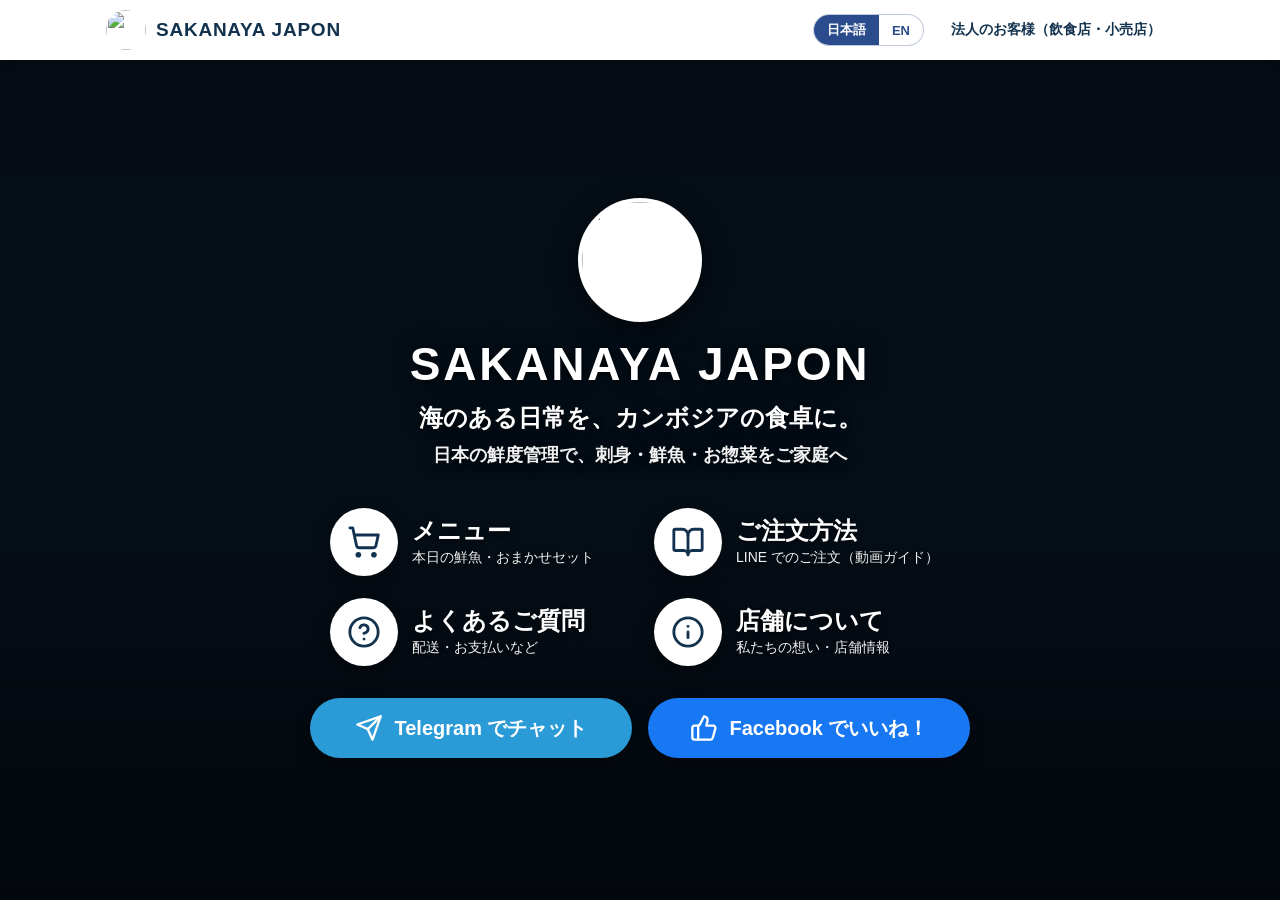
==== index.html @ 4d81eaa0 "Organization 移管に伴い旧 Pages URL を新URLへ差し替え sasuraimitsu.github.io/sakanayajapon → sakanaya-japon.githu" ====
<!DOCTYPE html>
<html lang="ja">
<head>
  <meta charset="UTF-8">
  <meta name="viewport" content="width=device-width, initial-scale=1">
  <title>SAKANAYA JAPON｜海のある日常を、カンボジアの食卓に。</title>
  <link rel="icon" href="logo.jpg">
  <meta name="description" content="カンボジア・プノンペンの魚屋 SAKANAYA JAPON。日本の鮮度管理で、刺身・鮮魚・お惣菜をご家庭へ。LINE・Telegram・Facebook Messenger で注文できます。">
  <!-- OGP（FacebookやLINE等でシェアした際のプレビュー用）
       ※ 2026-09 の Organization 移管に合わせて差し替え済み（docs/github-inventory.md §3） -->
  <meta property="og:type" content="website">
  <meta property="og:title" content="SAKANAYA JAPON｜海のある日常を、カンボジアの食卓に。">
  <meta property="og:description" content="プノンペンの魚屋。日本の鮮度管理で刺身・鮮魚・お惣菜をお届け。LINE・Telegram・Facebook Messenger で注文OK。">
  <meta property="og:image" content="https://sakanaya-japon.github.io/sakanayajapon/fish-photo.jpg">
  <meta property="og:url" content="https://sakanaya-japon.github.io/sakanayajapon/">
  <meta name="twitter:card" content="summary_large_image">

  <!-- 営業時間・窓口URLは site-info.js が唯一の情報源。common.js が日英切替と流し込みを行う -->
  <script src="assets/js/site-info.js" defer></script>
  <script src="assets/js/common.js" defer></script>

  <style>
    :root {
      --navy: #2b4c8c;        /* ロゴの波の紺。アイコンの色 */
      --navy-deep: #12324f;
      --ink: #1c2430;
      --tg: #2a9bd6;          /* Telegram */
      --fb: #1877f2;          /* Facebook */
      --header-h: 60px;
    }

    * { box-sizing: border-box; }

    body {
      font-family: 'Helvetica Neue', Arial, 'Hiragino Kaku Gothic ProN', Meiryo, sans-serif;
      margin: 0;
      min-height: 100vh;
      display: flex;
      flex-direction: column;
      background: #0a1a2b;    /* 写真の読み込み前に見える色 */
      color: #fff;
    }

    /* ── 1. ヘッダー（白帯）：ロゴ＋店名 ／ 言語切替＋法人向け ── */
    .site-header {
      position: sticky;
      top: 0;
      z-index: 20;
      height: var(--header-h);
      background: #fff;
      color: var(--navy-deep);
      box-shadow: 0 2px 10px rgba(0, 0, 0, 0.18);
    }
    .header-inner {
      max-width: 1100px;
      height: 100%;
      margin: 0 auto;
      padding: 0 16px;
      display: flex;
      align-items: center;
      justify-content: space-between;
      gap: 12px;
    }
    .brand {
      display: flex;
      align-items: center;
      gap: 10px;
      text-decoration: none;
      color: var(--navy-deep);
      min-width: 0;
    }
    .brand img { width: 40px; height: 40px; border-radius: 50%; object-fit: cover; flex: 0 0 auto; }
    .brand-name { font-weight: 800; font-size: 19px; letter-spacing: 0.04em; white-space: nowrap; }

    .header-right { display: flex; align-items: center; gap: 14px; flex: 0 0 auto; }

    .lang-toggle {
      display: flex;
      border: 1px solid rgba(43, 76, 140, 0.3);
      border-radius: 999px;
      overflow: hidden;
      background: #fff;
    }
    .lang-toggle button {
      appearance: none;
      border: 0;
      background: none;
      font: inherit;
      font-size: 13px;
      font-weight: bold;
      color: var(--navy);
      padding: 6px 13px;
      cursor: pointer;
      transition: background 0.15s, color 0.15s;
    }
    .lang-toggle button[aria-pressed="true"] { background: var(--navy); color: #fff; }
    .lang-toggle button:focus-visible { outline: 2px solid var(--navy); outline-offset: -2px; }

    .biz-link {
      color: var(--navy-deep);
      text-decoration: none;
      font-weight: bold;
      font-size: 13.5px;
      white-space: nowrap;
      padding: 7px 12px;
      border-radius: 999px;
      border: 1px solid transparent;
      transition: background 0.15s, border-color 0.15s;
    }
    .biz-link:hover { background: #eef3fa; border-color: rgba(43, 76, 140, 0.3); }
    .biz-link:focus-visible { outline: 2px solid var(--navy); outline-offset: 2px; }

    /* ── 2. ヒーロー：写真を全面に敷き、上下を暗くして文字を立たせる ── */
    .hero {
      position: relative;
      flex: 1;
      display: flex;
      flex-direction: column;
      align-items: center;
      justify-content: center;
      padding: 40px 16px 44px;
      overflow: hidden;
    }
    /* 1枚目の写真は CSS で直接敷く（JS が動かなくても写真が出る）。
       スライドショーの JS は、この上に2枚目以降を重ねてフェードさせるだけ */
    .bg-slideshow {
      position: absolute;
      inset: 0;
      z-index: 0;
      background: #0a1a2b url('fish-photo.jpg') center / cover no-repeat;
    }
    .bg-slide {
      position: absolute;
      inset: 0;
      background-size: cover;
      background-position: center;
      opacity: 0;
      transition: opacity 1.5s ease-in-out;
    }
    .bg-slide.active { opacity: 1; }
    /* 暗さの調整はここ。数値を上げるほど写真が暗くなる */
    .hero::before {
      content: "";
      position: absolute;
      inset: 0;
      z-index: 1;
      background: linear-gradient(180deg, rgba(0, 0, 0, 0.55) 0%, rgba(0, 0, 0, 0.45) 45%, rgba(0, 0, 0, 0.72) 100%);
    }
    .hero-inner { position: relative; z-index: 2; }   /* 文字だけを写真とグラデーションの前面に */

    .hero-inner { width: 100%; max-width: 900px; text-align: center; }

    .hero-logo {
      width: 124px;
      height: 124px;
      border-radius: 50%;
      object-fit: cover;
      border: 4px solid #fff;
      background: #fff;
      box-shadow: 0 8px 26px rgba(0, 0, 0, 0.5);
      margin: 0 auto 16px;
      display: block;
    }
    .site-title {
      font-size: 46px;
      font-weight: 800;
      letter-spacing: 0.06em;
      line-height: 1.15;
      margin: 0 0 10px;
      text-shadow: 0 2px 6px rgba(0, 0, 0, 0.55), 0 0 24px rgba(0, 0, 0, 0.35);
    }
    .tagline {
      font-size: 24px;
      font-weight: 700;
      line-height: 1.45;
      margin: 0 0 40px;
      text-shadow: 0 2px 6px rgba(0, 0, 0, 0.55), 0 0 20px rgba(0, 0, 0, 0.35);
    }
    .tagline small {
      display: block;
      margin-top: 6px;
      font-size: 18px;
      font-weight: 600;
      opacity: 0.95;
    }

    /* ── 3. メニュー：白い丸アイコン＋白文字、2列×2行 ── */
    .menu {
      display: grid;
      grid-template-columns: repeat(2, minmax(0, 1fr));
      gap: 22px 28px;
      max-width: 620px;
      margin: 0 auto 32px;
    }
    .item {
      display: flex;
      align-items: center;
      gap: 14px;
      text-decoration: none;
      color: #fff;
      text-align: left;
      border-radius: 999px;
      transition: transform 0.2s;
    }
    .item:hover { transform: translateY(-3px); }
    .item:focus-visible { outline: 3px solid #fff; outline-offset: 6px; }
    .item .circle {
      flex: 0 0 auto;
      width: 68px;
      height: 68px;
      border-radius: 50%;
      background: #fff;
      color: var(--navy-deep);
      display: flex;
      align-items: center;
      justify-content: center;
      box-shadow: 0 6px 18px rgba(0, 0, 0, 0.35);
      transition: transform 0.2s, box-shadow 0.2s;
    }
    .item:hover .circle { box-shadow: 0 10px 26px rgba(0, 0, 0, 0.45); }
    .item .circle svg { width: 34px; height: 34px; stroke: currentColor; fill: none; stroke-width: 2; stroke-linecap: round; stroke-linejoin: round; }
    .item .t { display: block; font-size: 24px; font-weight: 800; line-height: 1.2; text-shadow: 0 2px 6px rgba(0, 0, 0, 0.6); }
    .item .s { display: block; font-size: 14px; font-weight: 500; margin-top: 3px; opacity: 0.95; text-shadow: 0 1px 4px rgba(0, 0, 0, 0.6); }

    /* ── 4. 下段ピル：Telegram / Facebook ── */
    .pills {
      display: grid;
      grid-template-columns: repeat(2, minmax(0, 1fr));
      gap: 16px;
      max-width: 660px;
      margin: 0 auto;
    }
    .pill {
      display: flex;
      align-items: center;
      justify-content: center;
      gap: 12px;
      min-height: 60px;
      padding: 12px 22px;
      border-radius: 999px;
      color: #fff;
      text-decoration: none;
      font-weight: 800;
      font-size: 20px;
      line-height: 1.2;
      box-shadow: 0 6px 18px rgba(0, 0, 0, 0.35);
      transition: transform 0.2s, filter 0.2s;
    }
    .pill:hover { transform: translateY(-3px); filter: brightness(1.08); }
    .pill:focus-visible { outline: 3px solid #fff; outline-offset: 4px; }
    .pill svg { width: 28px; height: 28px; flex: 0 0 auto; stroke: currentColor; fill: none; stroke-width: 2; stroke-linecap: round; stroke-linejoin: round; }
    .pill.telegram { background: var(--tg); }
    .pill.facebook-like { background: var(--fb); }

    /* ── 5. 言語別ブロック（common.js が html[lang] を切り替える。JS無効時は日本語） ── */
    [data-lang] { display: none; }
    [data-lang="ja"] { display: block; }
    html[lang="ja"] [data-lang="ja"] { display: block; }
    html[lang="ja"] [data-lang="en"] { display: none; }
    html[lang="en"] [data-lang="en"] { display: block; }
    html[lang="en"] [data-lang="ja"] { display: none; }

    /* ── 6. スマホ ── */
    @media (max-width: 560px) {
      .brand-name { font-size: 16px; }
      .biz-link { font-size: 12px; padding: 6px 9px; }
      .lang-toggle button { padding: 5px 10px; font-size: 12px; }
      .hero { padding: 28px 16px 36px; }
      .hero-logo { width: 92px; height: 92px; margin-bottom: 12px; }
      .site-title { font-size: 34px; }
      .tagline { font-size: 18px; margin-bottom: 28px; }
      .tagline small { font-size: 14.5px; }
      .menu { gap: 18px 12px; margin-bottom: 26px; }
      .item { flex-direction: column; text-align: center; gap: 10px; }
      .item .circle { width: 60px; height: 60px; }
      .item .circle svg { width: 30px; height: 30px; }
      .item .t { font-size: 19px; }
      .item .s { font-size: 12.5px; }
      .pills { grid-template-columns: 1fr; gap: 12px; }
      .pill { font-size: 17px; min-height: 54px; }
      .pill svg { width: 24px; height: 24px; }
    }
    @media (max-width: 380px) {
      .biz-link { display: none; }  /* 極小画面ではヘッダーに入らないため非表示 */
    }

    @media (prefers-reduced-motion: reduce) {
      * { transition: none !important; }
    }
  </style>
</head>
<body>

  <header class="site-header">
    <div class="header-inner">
      <a class="brand" href="index.html">
        <img src="logo.jpg" alt="">
        <span class="brand-name">SAKANAYA JAPON</span>
      </a>
      <div class="header-right">
        <div class="lang-toggle" role="group" aria-label="Language">
          <button type="button" data-set-lang="ja" aria-pressed="true">日本語</button>
          <button type="button" data-set-lang="en" aria-pressed="false">EN</button>
        </div>
        <a class="biz-link" href="business/index.html"
           data-ja="法人のお客様（飲食店・小売店）" data-en="For Business (restaurants &amp; retailers)">法人のお客様（飲食店・小売店）</a>
      </div>
    </div>
  </header>

  <main class="hero">
    <div class="bg-slideshow" id="bgSlideshow"></div>

    <div class="hero-inner">
      <img class="hero-logo" src="logo.jpg" alt="">
      <h1 class="site-title">SAKANAYA JAPON</h1>

      <p class="tagline" data-lang="ja">海のある日常を、カンボジアの食卓に。<small>日本の鮮度管理で、刺身・鮮魚・お惣菜をご家庭へ</small></p>
      <p class="tagline" data-lang="en">A Taste of the Sea, For Every Cambodian Home<small>Fresh seafood from Japan, in Phnom Penh</small></p>

      <nav class="menu">
        <a class="item" href="menu.html">
          <span class="circle"><svg viewBox="0 0 24 24" aria-hidden="true"><circle cx="8" cy="21" r="1"/><circle cx="19" cy="21" r="1"/><path d="M2.05 2.05h2l2.66 12.42a2 2 0 0 0 2 1.58h9.78a2 2 0 0 0 1.95-1.57l1.65-7.43H5.12"/></svg></span>
          <span>
            <span class="t" data-ja="メニュー" data-en="Menu">メニュー</span>
            <span class="s" data-ja="本日の鮮魚・おまかせセット" data-en="Today's seafood &amp; sets">本日の鮮魚・おまかせセット</span>
          </span>
        </a>
        <a class="item" href="howto.html">
          <span class="circle"><svg viewBox="0 0 24 24" aria-hidden="true"><path d="M12 7v14"/><path d="M3 18a1 1 0 0 1-1-1V4a1 1 0 0 1 1-1h5a4 4 0 0 1 4 4 4 4 0 0 1 4-4h5a1 1 0 0 1 1 1v13a1 1 0 0 1-1 1h-6a3 3 0 0 0-3 3 3 3 0 0 0-3-3z"/></svg></span>
          <span>
            <span class="t" data-ja="ご注文方法" data-en="How to Order">ご注文方法</span>
            <span class="s" data-ja="LINE でのご注文（動画ガイド）" data-en="Via LINE (video guide)">LINE でのご注文（動画ガイド）</span>
          </span>
        </a>
        <a class="item" href="q&amp;a.html">
          <span class="circle"><svg viewBox="0 0 24 24" aria-hidden="true"><path d="M9.09 9a3 3 0 0 1 5.83 1c0 2-3 3-3 3"/><path d="M12 17h.01"/><circle cx="12" cy="12" r="10"/></svg></span>
          <span>
            <span class="t" data-ja="よくあるご質問" data-en="FAQ">よくあるご質問</span>
            <span class="s" data-ja="配送・お支払いなど" data-en="Delivery, payment &amp; more">配送・お支払いなど</span>
          </span>
        </a>
        <a class="item" href="aboutus.html">
          <span class="circle"><svg viewBox="0 0 24 24" aria-hidden="true"><circle cx="12" cy="12" r="10"/><path d="M12 16v-4"/><path d="M12 8h.01"/></svg></span>
          <span>
            <span class="t" data-ja="店舗について" data-en="About Us">店舗について</span>
            <span class="s" data-ja="私たちの想い・店舗情報" data-en="Our story &amp; shop info">私たちの想い・店舗情報</span>
          </span>
        </a>
      </nav>

      <div class="pills">
        <a href="https://t.me/+UZAm7-eLzD0yZTA1" class="pill telegram" data-info-href="order.telegramHome">
          <svg viewBox="0 0 24 24" aria-hidden="true"><path d="m22 2-7 20-4-9-9-4Z"/><path d="M22 2 11 13"/></svg>
          <span data-ja="Telegram でチャット" data-en="Chat with us directly.">Telegram でチャット</span>
        </a>
        <a href="https://www.facebook.com/fishstorejapan" class="pill facebook-like" data-info-href="social.facebook">
          <svg viewBox="0 0 24 24" aria-hidden="true"><path d="M7 10v12"/><path d="M15 5.88 14 10h5.83a2 2 0 0 1 1.92 2.56l-2.33 8A2 2 0 0 1 17.5 22H4a2 2 0 0 1-2-2v-8a2 2 0 0 1 2-2h2.76a2 2 0 0 0 1.79-1.11L12 2a3.13 3.13 0 0 1 3 3.88Z"/></svg>
          <span data-ja="Facebook でいいね！" data-en="Please like our page.">Facebook でいいね！</span>
        </a>
      </div>
    </div>
  </main>

  <script>
    // ▼ 背景に表示する写真のファイル名（横長・高解像度推奨）。ここに足すだけで枚数を増やせます。
    const bgImages = [
      'fish-photo.jpg',  // ① 魚（鮮魚）
      'sashimi.jpg',     // ② 刺身の盛り合わせ
      'event.jpg'        // ③ イベントの様子（解体ショーなど）
    ];

    const container = document.getElementById('bgSlideshow');
    const slides = [];
    let idx = 0, timer = null;

    function startRotation() {
      if (slides.length > 1 && !timer) {
        timer = setInterval(() => {
          slides[idx].classList.remove('active');
          idx = (idx + 1) % slides.length;
          slides[idx].classList.add('active');
        }, 6000); // 6秒ごとに切り替え
      }
    }

    // 読み込めた画像だけを順に背景へ追加（存在しないファイルは自動でスキップ）
    bgImages.forEach(src => {
      const probe = new Image();
      probe.onload = () => {
        const d = document.createElement('div');
        d.className = 'bg-slide';
        d.style.backgroundImage = `url('${src}')`;
        container.appendChild(d);
        slides.push(d);
        if (slides.length === 1) d.classList.add('active'); // 最初の1枚はすぐ表示
        startRotation();
      };
      probe.src = src;
    });
  </script>
</body>
</html>
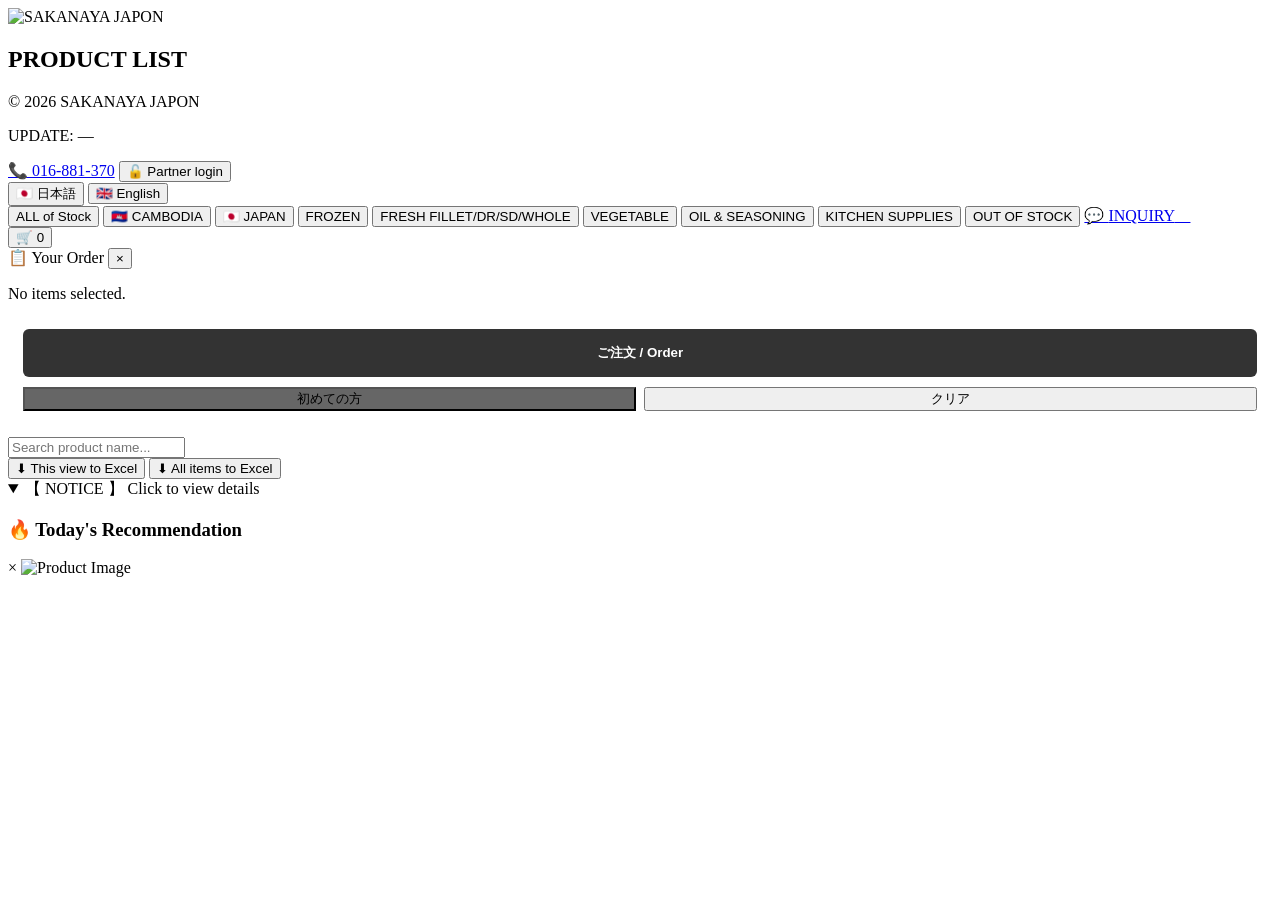
==== commit ffb67d11: "Rename index (3).html to index.html" ====
--- a/index.html
+++ b/index.html
@@ -1,403 +1,188 @@
 <!DOCTYPE html>
 <html lang="ja">
 <head>
-  <meta charset="UTF-8">
-  <meta name="viewport" content="width=device-width, initial-scale=1">
-  <title>SAKANAYA JAPON｜海のある日常を、カンボジアの食卓に。</title>
-  <link rel="icon" href="logo.jpg">
-  <meta name="description" content="カンボジア・プノンペンの魚屋 SAKANAYA JAPON。日本の鮮度管理で、刺身・鮮魚・お惣菜をご家庭へ。LINE・Telegram・Facebook Messenger で注文できます。">
-  <!-- OGP（FacebookやLINE等でシェアした際のプレビュー用）
-       ※ 2026-09 の Organization 移管に合わせて差し替え済み（docs/github-inventory.md §3） -->
-  <meta property="og:type" content="website">
-  <meta property="og:title" content="SAKANAYA JAPON｜海のある日常を、カンボジアの食卓に。">
-  <meta property="og:description" content="プノンペンの魚屋。日本の鮮度管理で刺身・鮮魚・お惣菜をお届け。LINE・Telegram・Facebook Messenger で注文OK。">
-  <meta property="og:image" content="https://sakanaya-japon.github.io/sakanayajapon/fish-photo.jpg">
-  <meta property="og:url" content="https://sakanaya-japon.github.io/sakanayajapon/">
-  <meta name="twitter:card" content="summary_large_image">
-
-  <!-- 営業時間・窓口URLは site-info.js が唯一の情報源。common.js が日英切替と流し込みを行う -->
-  <script src="assets/js/site-info.js" defer></script>
-  <script src="assets/js/common.js" defer></script>
-
-  <style>
-    :root {
-      --navy: #2b4c8c;        /* ロゴの波の紺。アイコンの色 */
-      --navy-deep: #12324f;
-      --ink: #1c2430;
-      --tg: #2a9bd6;          /* Telegram */
-      --fb: #1877f2;          /* Facebook */
-      --header-h: 60px;
-    }
-
-    * { box-sizing: border-box; }
-
-    body {
-      font-family: 'Helvetica Neue', Arial, 'Hiragino Kaku Gothic ProN', Meiryo, sans-serif;
-      margin: 0;
-      min-height: 100vh;
-      display: flex;
-      flex-direction: column;
-      background: #0a1a2b;    /* 写真の読み込み前に見える色 */
-      color: #fff;
-    }
-
-    /* ── 1. ヘッダー（白帯）：ロゴ＋店名 ／ 言語切替＋法人向け ── */
-    .site-header {
-      position: sticky;
-      top: 0;
-      z-index: 20;
-      height: var(--header-h);
-      background: #fff;
-      color: var(--navy-deep);
-      box-shadow: 0 2px 10px rgba(0, 0, 0, 0.18);
-    }
-    .header-inner {
-      max-width: 1100px;
-      height: 100%;
-      margin: 0 auto;
-      padding: 0 16px;
-      display: flex;
-      align-items: center;
-      justify-content: space-between;
-      gap: 12px;
-    }
-    .brand {
-      display: flex;
-      align-items: center;
-      gap: 10px;
-      text-decoration: none;
-      color: var(--navy-deep);
-      min-width: 0;
-    }
-    .brand img { width: 40px; height: 40px; border-radius: 50%; object-fit: cover; flex: 0 0 auto; }
-    .brand-name { font-weight: 800; font-size: 19px; letter-spacing: 0.04em; white-space: nowrap; }
-
-    .header-right { display: flex; align-items: center; gap: 14px; flex: 0 0 auto; }
-
-    .lang-toggle {
-      display: flex;
-      border: 1px solid rgba(43, 76, 140, 0.3);
-      border-radius: 999px;
-      overflow: hidden;
-      background: #fff;
-    }
-    .lang-toggle button {
-      appearance: none;
-      border: 0;
-      background: none;
-      font: inherit;
-      font-size: 13px;
-      font-weight: bold;
-      color: var(--navy);
-      padding: 6px 13px;
-      cursor: pointer;
-      transition: background 0.15s, color 0.15s;
-    }
-    .lang-toggle button[aria-pressed="true"] { background: var(--navy); color: #fff; }
-    .lang-toggle button:focus-visible { outline: 2px solid var(--navy); outline-offset: -2px; }
-
-    .biz-link {
-      color: var(--navy-deep);
-      text-decoration: none;
-      font-weight: bold;
-      font-size: 13.5px;
-      white-space: nowrap;
-      padding: 7px 12px;
-      border-radius: 999px;
-      border: 1px solid transparent;
-      transition: background 0.15s, border-color 0.15s;
-    }
-    .biz-link:hover { background: #eef3fa; border-color: rgba(43, 76, 140, 0.3); }
-    .biz-link:focus-visible { outline: 2px solid var(--navy); outline-offset: 2px; }
-
-    /* ── 2. ヒーロー：写真を全面に敷き、上下を暗くして文字を立たせる ── */
-    .hero {
-      position: relative;
-      flex: 1;
-      display: flex;
-      flex-direction: column;
-      align-items: center;
-      justify-content: center;
-      padding: 40px 16px 44px;
-      overflow: hidden;
-    }
-    /* 1枚目の写真は CSS で直接敷く（JS が動かなくても写真が出る）。
-       スライドショーの JS は、この上に2枚目以降を重ねてフェードさせるだけ */
-    .bg-slideshow {
-      position: absolute;
-      inset: 0;
-      z-index: 0;
-      background: #0a1a2b url('fish-photo.jpg') center / cover no-repeat;
-    }
-    .bg-slide {
-      position: absolute;
-      inset: 0;
-      background-size: cover;
-      background-position: center;
-      opacity: 0;
-      transition: opacity 1.5s ease-in-out;
-    }
-    .bg-slide.active { opacity: 1; }
-    /* 暗さの調整はここ。数値を上げるほど写真が暗くなる */
-    .hero::before {
-      content: "";
-      position: absolute;
-      inset: 0;
-      z-index: 1;
-      background: linear-gradient(180deg, rgba(0, 0, 0, 0.55) 0%, rgba(0, 0, 0, 0.45) 45%, rgba(0, 0, 0, 0.72) 100%);
-    }
-    .hero-inner { position: relative; z-index: 2; }   /* 文字だけを写真とグラデーションの前面に */
-
-    .hero-inner { width: 100%; max-width: 900px; text-align: center; }
-
-    .hero-logo {
-      width: 124px;
-      height: 124px;
-      border-radius: 50%;
-      object-fit: cover;
-      border: 4px solid #fff;
-      background: #fff;
-      box-shadow: 0 8px 26px rgba(0, 0, 0, 0.5);
-      margin: 0 auto 16px;
-      display: block;
-    }
-    .site-title {
-      font-size: 46px;
-      font-weight: 800;
-      letter-spacing: 0.06em;
-      line-height: 1.15;
-      margin: 0 0 10px;
-      text-shadow: 0 2px 6px rgba(0, 0, 0, 0.55), 0 0 24px rgba(0, 0, 0, 0.35);
-    }
-    .tagline {
-      font-size: 24px;
-      font-weight: 700;
-      line-height: 1.45;
-      margin: 0 0 40px;
-      text-shadow: 0 2px 6px rgba(0, 0, 0, 0.55), 0 0 20px rgba(0, 0, 0, 0.35);
-    }
-    .tagline small {
-      display: block;
-      margin-top: 6px;
-      font-size: 18px;
-      font-weight: 600;
-      opacity: 0.95;
-    }
-
-    /* ── 3. メニュー：白い丸アイコン＋白文字、2列×2行 ── */
-    .menu {
-      display: grid;
-      grid-template-columns: repeat(2, minmax(0, 1fr));
-      gap: 22px 28px;
-      max-width: 620px;
-      margin: 0 auto 32px;
-    }
-    .item {
-      display: flex;
-      align-items: center;
-      gap: 14px;
-      text-decoration: none;
-      color: #fff;
-      text-align: left;
-      border-radius: 999px;
-      transition: transform 0.2s;
-    }
-    .item:hover { transform: translateY(-3px); }
-    .item:focus-visible { outline: 3px solid #fff; outline-offset: 6px; }
-    .item .circle {
-      flex: 0 0 auto;
-      width: 68px;
-      height: 68px;
-      border-radius: 50%;
-      background: #fff;
-      color: var(--navy-deep);
-      display: flex;
-      align-items: center;
-      justify-content: center;
-      box-shadow: 0 6px 18px rgba(0, 0, 0, 0.35);
-      transition: transform 0.2s, box-shadow 0.2s;
-    }
-    .item:hover .circle { box-shadow: 0 10px 26px rgba(0, 0, 0, 0.45); }
-    .item .circle svg { width: 34px; height: 34px; stroke: currentColor; fill: none; stroke-width: 2; stroke-linecap: round; stroke-linejoin: round; }
-    .item .t { display: block; font-size: 24px; font-weight: 800; line-height: 1.2; text-shadow: 0 2px 6px rgba(0, 0, 0, 0.6); }
-    .item .s { display: block; font-size: 14px; font-weight: 500; margin-top: 3px; opacity: 0.95; text-shadow: 0 1px 4px rgba(0, 0, 0, 0.6); }
-
-    /* ── 4. 下段ピル：Telegram / Facebook ── */
-    .pills {
-      display: grid;
-      grid-template-columns: repeat(2, minmax(0, 1fr));
-      gap: 16px;
-      max-width: 660px;
-      margin: 0 auto;
-    }
-    .pill {
-      display: flex;
-      align-items: center;
-      justify-content: center;
-      gap: 12px;
-      min-height: 60px;
-      padding: 12px 22px;
-      border-radius: 999px;
-      color: #fff;
-      text-decoration: none;
-      font-weight: 800;
-      font-size: 20px;
-      line-height: 1.2;
-      box-shadow: 0 6px 18px rgba(0, 0, 0, 0.35);
-      transition: transform 0.2s, filter 0.2s;
-    }
-    .pill:hover { transform: translateY(-3px); filter: brightness(1.08); }
-    .pill:focus-visible { outline: 3px solid #fff; outline-offset: 4px; }
-    .pill svg { width: 28px; height: 28px; flex: 0 0 auto; stroke: currentColor; fill: none; stroke-width: 2; stroke-linecap: round; stroke-linejoin: round; }
-    .pill.telegram { background: var(--tg); }
-    .pill.facebook-like { background: var(--fb); }
-
-    /* ── 5. 言語別ブロック（common.js が html[lang] を切り替える。JS無効時は日本語） ── */
-    [data-lang] { display: none; }
-    [data-lang="ja"] { display: block; }
-    html[lang="ja"] [data-lang="ja"] { display: block; }
-    html[lang="ja"] [data-lang="en"] { display: none; }
-    html[lang="en"] [data-lang="en"] { display: block; }
-    html[lang="en"] [data-lang="ja"] { display: none; }
-
-    /* ── 6. スマホ ── */
-    @media (max-width: 560px) {
-      .brand-name { font-size: 16px; }
-      .biz-link { font-size: 12px; padding: 6px 9px; }
-      .lang-toggle button { padding: 5px 10px; font-size: 12px; }
-      .hero { padding: 28px 16px 36px; }
-      .hero-logo { width: 92px; height: 92px; margin-bottom: 12px; }
-      .site-title { font-size: 34px; }
-      .tagline { font-size: 18px; margin-bottom: 28px; }
-      .tagline small { font-size: 14.5px; }
-      .menu { gap: 18px 12px; margin-bottom: 26px; }
-      .item { flex-direction: column; text-align: center; gap: 10px; }
-      .item .circle { width: 60px; height: 60px; }
-      .item .circle svg { width: 30px; height: 30px; }
-      .item .t { font-size: 19px; }
-      .item .s { font-size: 12.5px; }
-      .pills { grid-template-columns: 1fr; gap: 12px; }
-      .pill { font-size: 17px; min-height: 54px; }
-      .pill svg { width: 24px; height: 24px; }
-    }
-    @media (max-width: 380px) {
-      .biz-link { display: none; }  /* 極小画面ではヘッダーに入らないため非表示 */
-    }
-
-    @media (prefers-reduced-motion: reduce) {
-      * { transition: none !important; }
-    }
-  </style>
+    <meta charset="UTF-8">
+    <meta name="viewport" content="width=device-width, initial-scale=1.0">
+    <title>SAKANAYA JAPON - PRODUCT LIST</title>
+    <link rel="stylesheet" href="style.css?v=20260922">
+    <link rel="icon" href="images/logo.jpg">
 </head>
 <body>
+    <header>
+        <div class="header-container header-flex-row">
+            <img src="images/logo.jpg" alt="SAKANAYA JAPON" class="logo-mini">
+            <div class="title-section">
+                <div class="title-with-footer">
+                    <h2 class="title-main-inline">PRODUCT LIST</h2>
+                    <span class="mini-footer">© 2026 SAKANAYA JAPON</span>
+                </div>
+                <p class="update-date-inline" id="update-date">UPDATE: —</p>
+            </div>
+            <div class="contact-section-inline">
+                <a href="tel:016881370" class="tel-inline-text">📞 016-881-370</a>
+                <!-- 取引先ログイン。未認証は「🔓 取引先ログイン」、認証済みは店名を表示しログアウトになる -->
+                <button id="access-btn" class="access-btn" onclick="onAccessBtnClick()">🔓 Partner login</button>
+            </div>
+        </div>
+    </header>
 
-  <header class="site-header">
-    <div class="header-inner">
-      <a class="brand" href="index.html">
-        <img src="logo.jpg" alt="">
-        <span class="brand-name">SAKANAYA JAPON</span>
-      </a>
-      <div class="header-right">
-        <div class="lang-toggle" role="group" aria-label="Language">
-          <button type="button" data-set-lang="ja" aria-pressed="true">日本語</button>
-          <button type="button" data-set-lang="en" aria-pressed="false">EN</button>
+    <div class="lang-bar">
+        <button id="lang-jp" class="lang-btn" onclick="setLang('jp')">🇯🇵 日本語</button>
+        <button id="lang-en" class="lang-btn" onclick="setLang('en')">🇬🇧 English</button>
+    </div>
+
+    <nav class="category-nav">
+        <button id="cat-all" class="nav-btn active" onclick="filterCategory('ALL', this)">ALL of Stock</button>
+        <button id="cat-kh" class="nav-btn" onclick="filterCategory('COUNTRY_KH', this)">🇰🇭 CAMBODIA</button>
+        <button id="cat-jp" class="nav-btn" onclick="filterCategory('COUNTRY_JP', this)">🇯🇵 JAPAN</button>
+        <button id="cat-frozen" class="nav-btn" onclick="filterCategory('FROZEN', this)">FROZEN</button>
+        <button id="cat-fillet" class="nav-btn" onclick="filterCategory('FRESH-FILLET/DR/SD', this)">FRESH FILLET/DR/SD/WHOLE</button>
+        <button class="nav-btn" id="cat-vege" onclick="filterCategory('VEGE', this)">VEGETABLE</button>    
+        <button id="cat-oil" class="nav-btn" onclick="filterCategory('OIL&SEASONING', this)">OIL & SEASONING</button>
+        <button class="nav-btn" id="cat-kitchen" onclick="filterCategory('KITCHEN', this)">KITCHEN SUPPLIES</button>
+        <button id="cat-waiting" class="nav-btn nav-btn-waiting" onclick="filterCategory('OUT_OF_STOCK', this)">OUT OF STOCK</button>
+        <a href="https://t.me/SAKANAYAJAPON" target="_blank" class="header-inquiry-btn" id="inquiry-btn">
+        💬 <span id="inquiry-text">INQUIRY</span>　
+        </a>
+        <div class="cart-wrapper">
+            <button id="cart-toggle-btn" class="cart-toggle-btn" onclick="toggleCartPanel()">
+                🛒 <span id="cart-count-badge" class="cart-count-badge">0</span>
+            </button>
+
+            <div id="cart-panel" class="cart-panel">
+                <div class="cart-panel-header">
+                    <span class="total-label" id="order-bar-label">📋 Your Order</span>
+                    <button class="cart-close-btn" onclick="closeCartPanel()">×</button>
+                </div>
+
+<div id="cart-items" class="cart-items">
+    <p class="cart-empty">No items selected.</p>
+</div>
+
+<div class="order-bar-actions" style="padding: 10px 15px; display: flex; flex-direction: column; gap: 10px;">
+    <button onclick="showOrderCheckModal()" class="order-send-btn" style="width: 100%; padding: 15px; background: #333; color: #fff; border: none; border-radius: 6px; font-weight: bold;">ご注文 / Order</button>
+    
+    <div style="display: flex; gap: 8px;">
+        <button onclick="document.getElementById('first-time-modal').style.display='flex'" class="order-send-btn" style="flex: 1; background: #666; font-size: 13px;">初めての方</button>
+        <button onclick="clearCart()" class="order-clear-btn" style="flex: 1; font-size: 13px;">クリア</button>
+    </div>
+</div>
+
+                <p class="total-note" id="order-bar-note"></p>
+                <a id="inquiry-floating-btn" class="inquiry-floating-btn" href="https://t.me/SAKANAYAJAPON" target="_blank"></a>
+            </div>
         </div>
-        <a class="biz-link" href="business/index.html"
-           data-ja="法人のお客様（飲食店・小売店）" data-en="For Business (restaurants &amp; retailers)">法人のお客様（飲食店・小売店）</a>
-      </div>
+    </nav>
+
+    <div class="search-area">
+        <input type="text" id="search-input" placeholder="Search product name..." onkeyup="applyFilters()">
     </div>
-  </header>
 
-  <main class="hero">
-    <div class="bg-slideshow" id="bgSlideshow"></div>
+    <!-- 商品リストのExcel(CSV)ダウンロード。クライアント側のみで完結・表示中/全商品を切替。
+         2026-09-18: 価格表の一括持ち出しを防ぐため既定で非表示にした。取引先認証の導入後、
+         認証済みの利用者にだけ .is-visible を付けて再表示する（表示制御は style.css / script.js）。 -->
+    <div id="export-area" class="export-area">
+        <button id="export-current-btn" class="nav-btn" onclick="exportCatalog('current')">⬇ This view to Excel</button>
+        <button id="export-all-btn" class="nav-btn" onclick="exportCatalog('all')">⬇ All items to Excel</button>
+    </div>
 
-    <div class="hero-inner">
-      <img class="hero-logo" src="logo.jpg" alt="">
-      <h1 class="site-title">SAKANAYA JAPON</h1>
+    <div class="notice-area">
+        <details class="notice-box"open>
+            <summary id="notice-summary-text">【 NOTICE 】 Click to view details</summary>
+            <div class="notice-content">
+                <div id="notice-body-content"></div>
+            </div>
+        </details>
+    </div>
 
-      <p class="tagline" data-lang="ja">海のある日常を、カンボジアの食卓に。<small>日本の鮮度管理で、刺身・鮮魚・お惣菜をご家庭へ</small></p>
-      <p class="tagline" data-lang="en">A Taste of the Sea, For Every Cambodian Home<small>Fresh seafood from Japan, in Phnom Penh</small></p>
+    <section id="recommend-section" class="recommend-section hidden">
+        <div class="section-header"><h3 id="recommend-title">🔥 Today's Recommendation</h3></div>
+        <div id="recommend-container" class="container recommend-container"></div>
+    </section>
 
-      <nav class="menu">
-        <a class="item" href="menu.html">
-          <span class="circle"><svg viewBox="0 0 24 24" aria-hidden="true"><circle cx="8" cy="21" r="1"/><circle cx="19" cy="21" r="1"/><path d="M2.05 2.05h2l2.66 12.42a2 2 0 0 0 2 1.58h9.78a2 2 0 0 0 1.95-1.57l1.65-7.43H5.12"/></svg></span>
-          <span>
-            <span class="t" data-ja="メニュー" data-en="Menu">メニュー</span>
-            <span class="s" data-ja="本日の鮮魚・おまかせセット" data-en="Today's seafood &amp; sets">本日の鮮魚・おまかせセット</span>
-          </span>
-        </a>
-        <a class="item" href="howto.html">
-          <span class="circle"><svg viewBox="0 0 24 24" aria-hidden="true"><path d="M12 7v14"/><path d="M3 18a1 1 0 0 1-1-1V4a1 1 0 0 1 1-1h5a4 4 0 0 1 4 4 4 4 0 0 1 4-4h5a1 1 0 0 1 1 1v13a1 1 0 0 1-1 1h-6a3 3 0 0 0-3 3 3 3 0 0 0-3-3z"/></svg></span>
-          <span>
-            <span class="t" data-ja="ご注文方法" data-en="How to Order">ご注文方法</span>
-            <span class="s" data-ja="LINE でのご注文（動画ガイド）" data-en="Via LINE (video guide)">LINE でのご注文（動画ガイド）</span>
-          </span>
-        </a>
-        <a class="item" href="q&amp;a.html">
-          <span class="circle"><svg viewBox="0 0 24 24" aria-hidden="true"><path d="M9.09 9a3 3 0 0 1 5.83 1c0 2-3 3-3 3"/><path d="M12 17h.01"/><circle cx="12" cy="12" r="10"/></svg></span>
-          <span>
-            <span class="t" data-ja="よくあるご質問" data-en="FAQ">よくあるご質問</span>
-            <span class="s" data-ja="配送・お支払いなど" data-en="Delivery, payment &amp; more">配送・お支払いなど</span>
-          </span>
-        </a>
-        <a class="item" href="aboutus.html">
-          <span class="circle"><svg viewBox="0 0 24 24" aria-hidden="true"><circle cx="12" cy="12" r="10"/><path d="M12 16v-4"/><path d="M12 8h.01"/></svg></span>
-          <span>
-            <span class="t" data-ja="店舗について" data-en="About Us">店舗について</span>
-            <span class="s" data-ja="私たちの想い・店舗情報" data-en="Our story &amp; shop info">私たちの想い・店舗情報</span>
-          </span>
-        </a>
-      </nav>
+    <section class="product-section">
+        <div id="product-container" class="container"></div>
+    </section>
 
-      <div class="pills">
-        <a href="https://t.me/+UZAm7-eLzD0yZTA1" class="pill telegram" data-info-href="order.telegramHome">
-          <svg viewBox="0 0 24 24" aria-hidden="true"><path d="m22 2-7 20-4-9-9-4Z"/><path d="M22 2 11 13"/></svg>
-          <span data-ja="Telegram でチャット" data-en="Chat with us directly.">Telegram でチャット</span>
-        </a>
-        <a href="https://www.facebook.com/fishstorejapan" class="pill facebook-like" data-info-href="social.facebook">
-          <svg viewBox="0 0 24 24" aria-hidden="true"><path d="M7 10v12"/><path d="M15 5.88 14 10h5.83a2 2 0 0 1 1.92 2.56l-2.33 8A2 2 0 0 1 17.5 22H4a2 2 0 0 1-2-2v-8a2 2 0 0 1 2-2h2.76a2 2 0 0 0 1.79-1.11L12 2a3.13 3.13 0 0 1 3 3.88Z"/></svg>
-          <span data-ja="Facebook でいいね！" data-en="Please like our page.">Facebook でいいね！</span>
-        </a>
-      </div>
+    <!-- 写真ポップアップ：flex-direction:column で写真の下に商品説明（#modal-caption）を表示 -->
+    <div id="image-modal" class="modal" onclick="closeModal()" style="flex-direction:column;">
+        <span class="close-btn">×</span>
+        <img class="modal-content" id="modal-img" alt="Product Image">
+        <p id="modal-caption" onclick="event.stopPropagation()" style="display:none; background:#fff; color:#333; max-width:90%; max-height:30vh; overflow-y:auto; margin:10px auto 0; padding:10px 14px; border-radius:6px; font-size:0.9rem; line-height:1.6; text-align:left; box-sizing:border-box; white-space:pre-line;"></p>
     </div>
-  </main>
 
-  <script>
-    // ▼ 背景に表示する写真のファイル名（横長・高解像度推奨）。ここに足すだけで枚数を増やせます。
-    const bgImages = [
-      'fish-photo.jpg',  // ① 魚（鮮魚）
-      'sashimi.jpg',     // ② 刺身の盛り合わせ
-      'event.jpg'        // ③ イベントの様子（解体ショーなど）
-    ];
+    <script src="script.js?v=20260918"></script>
 
-    const container = document.getElementById('bgSlideshow');
-    const slides = [];
-    let idx = 0, timer = null;
+    <div id="first-time-modal" style="display:none; position:fixed; top:0; left:0; width:100%; height:100%; background:rgba(0,0,0,0.6); z-index:10000; justify-content:center; align-items:center;">
+    <div style="background:#fff; width:90%; max-width:400px; padding:25px; border-radius:12px; box-shadow:0 10px 25px rgba(0,0,0,0.3); position:relative;">
+        
+        <h3 id="modal-title" style="margin-top:0; border-bottom:2px solid #333; padding-bottom:10px;">新規登録</h3>
+        
+        <div style="margin-top:15px;">
+            <label id="label-shop" style="display:block; font-size:0.8rem; font-weight:bold;">店名</label>
+            <input type="text" id="reg-shop-name" style="width:100%; padding:10px; margin-bottom:15px; border:1px solid #ccc; border-radius:4px;">
+            
+            <label id="label-staff" style="display:block; font-size:0.8rem; font-weight:bold;">担当者名</label>
+            <input type="text" id="reg-staff-name" style="width:100%; padding:10px; margin-bottom:15px; border:1px solid #ccc; border-radius:4px;">
+            
+            <label id="label-phone" style="display:block; font-size:0.8rem; font-weight:bold;">電話番号</label>
+            <input type="tel" id="reg-phone" placeholder="0123456789" style="width:100%; padding:10px; margin-bottom:20px; border:1px solid #ccc; border-radius:4px;">
+        </div>
 
-    function startRotation() {
-      if (slides.length > 1 && !timer) {
-        timer = setInterval(() => {
-          slides[idx].classList.remove('active');
-          idx = (idx + 1) % slides.length;
-          slides[idx].classList.add('active');
-        }, 6000); // 6秒ごとに切り替え
-      }
-    }
+        <!-- H-5: 登録の成否をインライン表示する状態行（processFirstTimeRegistration が更新） -->
+        <p id="reg-status-msg" style="min-height:1.2em; font-size:0.85rem; margin:0 0 10px; white-space:pre-line;"></p>
 
-    // 読み込めた画像だけを順に背景へ追加（存在しないファイルは自動でスキップ）
-    bgImages.forEach(src => {
-      const probe = new Image();
-      probe.onload = () => {
-        const d = document.createElement('div');
-        d.className = 'bg-slide';
-        d.style.backgroundImage = `url('${src}')`;
-        container.appendChild(d);
-        slides.push(d);
-        if (slides.length === 1) d.classList.add('active'); // 最初の1枚はすぐ表示
-        startRotation();
-      };
-      probe.src = src;
-    });
-  </script>
+        <div style="display:flex; gap:10px;">
+            <button id="btn-cancel" onclick="closeFirstTimeModal()" style="flex:1; padding:12px; background:#eee; border:none; border-radius:6px; cursor:pointer;">キャンセル</button>
+            <button id="btn-submit" onclick="processFirstTimeRegistration()" style="flex:2; padding:12px; background:#333; color:#fff; border:none; border-radius:6px; font-weight:bold; cursor:pointer;">登録</button>
+        </div>
+    </div>
+</div>
+    <!-- 取引先ログイン：コードを GAS へ送り、通ればトークンを受け取って価格を表示する -->
+    <div id="unlock-modal" style="display:none; position:fixed; top:0; left:0; width:100%; height:100%; background:rgba(0,0,0,0.6); z-index:10003; justify-content:center; align-items:center;">
+        <div style="background:#fff; width:90%; max-width:400px; padding:25px; border-radius:12px; box-shadow:0 10px 25px rgba(0,0,0,0.3);">
+            <h3 id="unlock-title" style="margin-top:0; border-bottom:2px solid #333; padding-bottom:10px;">取引先ログイン</h3>
+            <p id="unlock-lead" style="font-size:0.85rem; color:#555; margin:12px 0;"></p>
+            <input type="text" id="unlock-code" autocomplete="off" autocapitalize="characters" spellcheck="false"
+                   onkeydown="if(event.key==='Enter'){event.preventDefault();submitAccessCode();}"
+                   style="width:100%; padding:10px; margin-bottom:10px; border:1px solid #ccc; border-radius:4px; letter-spacing:0.08em;">
+            <p id="unlock-status-msg" style="min-height:1.2em; font-size:0.85rem; margin:0 0 10px; white-space:pre-line;"></p>
+            <div style="display:flex; gap:10px;">
+                <button id="unlock-btn-cancel" onclick="closeUnlockModal()" style="flex:1; padding:12px; background:#eee; border:none; border-radius:6px; cursor:pointer;">キャンセル</button>
+                <button id="unlock-btn-submit" onclick="submitAccessCode()" style="flex:2; padding:12px; background:#333; color:#fff; border:none; border-radius:6px; font-weight:bold; cursor:pointer;">ログイン</button>
+            </div>
+            <p id="unlock-help" style="font-size:0.75rem; color:#666; margin:14px 0 0;"></p>
+        </div>
+    </div>
+    <div id="order-check-modal" style="display:none; position:fixed; top:0; left:0; width:100%; height:100%; background:rgba(0,0,0,0.6); z-index:10001; justify-content:center; align-items:center;">
+    <div style="background:#fff; width:85%; max-width:350px; padding:20px; border-radius:12px; text-align:center;">
+        <h3 id="check-title" style="margin-bottom:15px;"></h3>
+        <p id="check-lead" style="font-size:0.85rem; color:#555;"></p>
+        <div style="text-align:left; font-weight:bold; font-size:0.85rem; margin:8px 0 4px;">
+            <span id="check-items-label"></span>
+        </div>
+        <div id="check-order-summary" style="text-align:left; max-height:34vh; overflow-y:auto; background:#f9f9f9; border:1px solid #eee; border-radius:6px; padding:10px; font-size:0.85rem;"></div>
+        <label id="check-phone-label" style="display:block; text-align:left; font-weight:bold; font-size:0.85rem; margin-top:12px;"></label>
+        <input type="tel" id="check-phone" placeholder="0123456789" style="width:100%; padding:10px; margin:15px 0; border:1px solid #ccc; border-radius:4px;">
+        <p id="check-phone-note" style="text-align:left; font-size:0.75rem; color:#666; margin:4px 0 0;"></p>
+        <div style="display:flex; gap:10px; margin-top:15px;">
+            <button id="check-btn-back" onclick="document.getElementById('order-check-modal').style.display='none'" style="flex:1; padding:10px; background:#eee; border:none; border-radius:6px;"></button>
+            <button id="check-btn-confirm" onclick="finalizeOrderProcess()" style="flex:1; padding:10px; background:#333; color:#fff; border:none; border-radius:6px;"></button>
+        </div>
+    </div>
+</div>
+    <!-- 注文結果モーダル（成功/未登録/失敗を1枚で切替・showOrderResult が制御） -->
+    <div id="order-result-modal" style="display:none; position:fixed; inset:0; background:rgba(0,0,0,0.6); z-index:10002; justify-content:center; align-items:center;">
+        <div style="background:#fff; width:85%; max-width:360px; padding:24px; border-radius:12px; text-align:center;">
+            <div id="result-icon" style="font-size:2.4rem; margin-bottom:6px;">✅</div>
+            <h3 id="result-title" style="margin:0 0 6px;"></h3>
+            <p id="result-orderno" style="font-size:1.1rem; font-weight:bold; letter-spacing:.03em; margin:6px 0;"></p>
+            <p id="result-body" style="font-size:0.9rem; color:#555; white-space:pre-line; line-height:1.6; margin:6px 0 0;"></p>
+            <div style="display:flex; gap:10px; margin-top:18px;">
+                <button id="result-btn-secondary" style="flex:1; padding:11px; background:#eee; border:none; border-radius:6px;"></button>
+                <button id="result-btn-primary"   style="flex:1; padding:11px; background:#333; color:#fff; border:none; border-radius:6px; font-weight:bold;"></button>
+            </div>
+        </div>
+    </div>
 </body>
 </html>
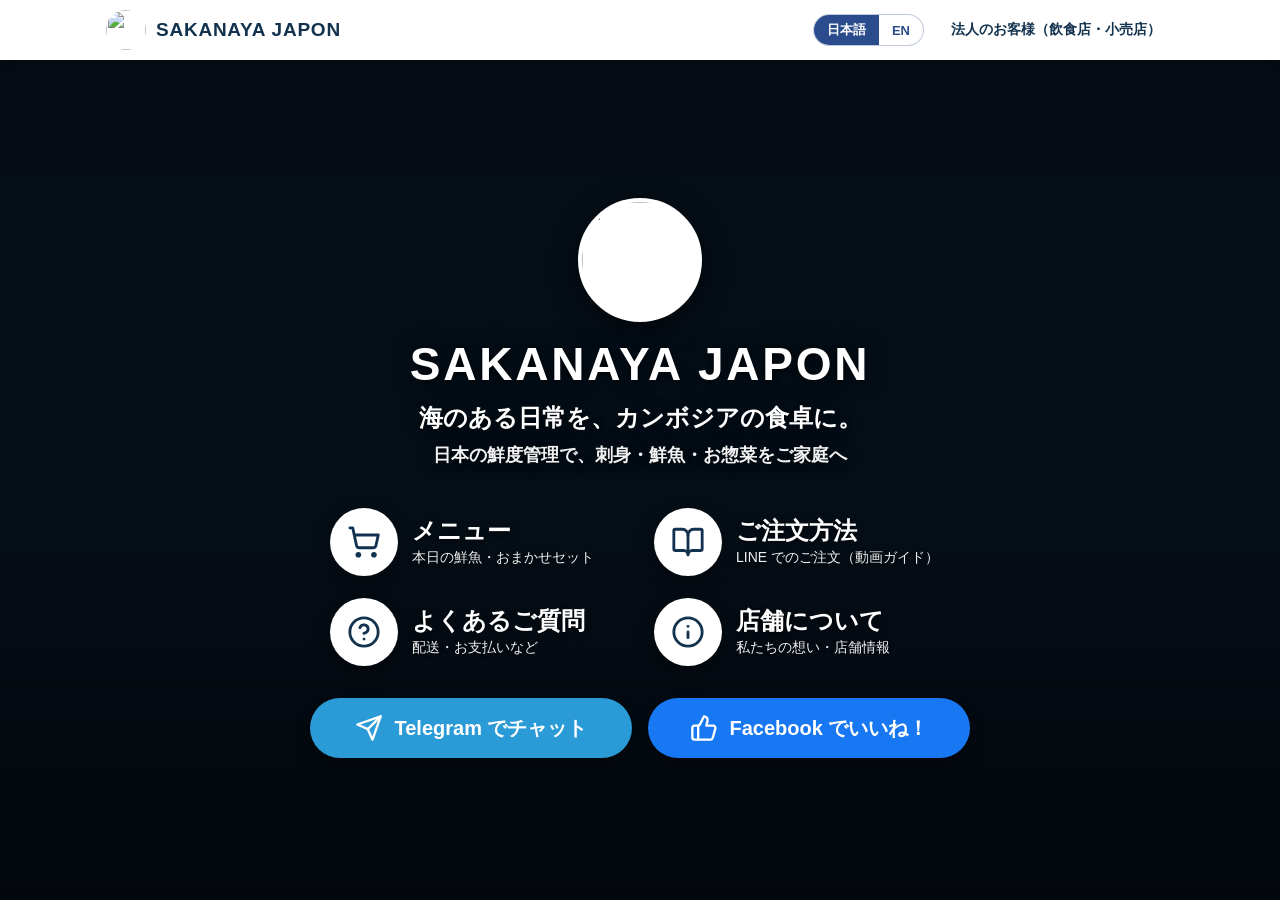
==== commit 2cca9aa8: "Update index.html" ====
--- a/index.html
+++ b/index.html
@@ -1,188 +1,403 @@
 <!DOCTYPE html>
 <html lang="ja">
 <head>
-    <meta charset="UTF-8">
-    <meta name="viewport" content="width=device-width, initial-scale=1.0">
-    <title>SAKANAYA JAPON - PRODUCT LIST</title>
-    <link rel="stylesheet" href="style.css?v=20260922">
-    <link rel="icon" href="images/logo.jpg">
+  <meta charset="UTF-8">
+  <meta name="viewport" content="width=device-width, initial-scale=1">
+  <title>SAKANAYA JAPON｜海のある日常を、カンボジアの食卓に。</title>
+  <link rel="icon" href="logo.jpg">
+  <meta name="description" content="カンボジア・プノンペンの魚屋 SAKANAYA JAPON。日本の鮮度管理で、刺身・鮮魚・お惣菜をご家庭へ。LINE・Telegram・Facebook Messenger で注文できます。">
+  <!-- OGP（FacebookやLINE等でシェアした際のプレビュー用）
+       ※ 2026-09 の Organization 移管に合わせて差し替え済み（docs/github-inventory.md §3） -->
+  <meta property="og:type" content="website">
+  <meta property="og:title" content="SAKANAYA JAPON｜海のある日常を、カンボジアの食卓に。">
+  <meta property="og:description" content="プノンペンの魚屋。日本の鮮度管理で刺身・鮮魚・お惣菜をお届け。LINE・Telegram・Facebook Messenger で注文OK。">
+  <meta property="og:image" content="https://sakanaya-japon.github.io/sakanayajapon/fish-photo.jpg">
+  <meta property="og:url" content="https://sakanaya-japon.github.io/sakanayajapon/">
+  <meta name="twitter:card" content="summary_large_image">
+
+  <!-- 営業時間・窓口URLは site-info.js が唯一の情報源。common.js が日英切替と流し込みを行う -->
+  <script src="assets/js/site-info.js" defer></script>
+  <script src="assets/js/common.js" defer></script>
+
+  <style>
+    :root {
+      --navy: #2b4c8c;        /* ロゴの波の紺。アイコンの色 */
+      --navy-deep: #12324f;
+      --ink: #1c2430;
+      --tg: #2a9bd6;          /* Telegram */
+      --fb: #1877f2;          /* Facebook */
+      --header-h: 60px;
+    }
+
+    * { box-sizing: border-box; }
+
+    body {
+      font-family: 'Helvetica Neue', Arial, 'Hiragino Kaku Gothic ProN', Meiryo, sans-serif;
+      margin: 0;
+      min-height: 100vh;
+      display: flex;
+      flex-direction: column;
+      background: #0a1a2b;    /* 写真の読み込み前に見える色 */
+      color: #fff;
+    }
+
+    /* ── 1. ヘッダー（白帯）：ロゴ＋店名 ／ 言語切替＋法人向け ── */
+    .site-header {
+      position: sticky;
+      top: 0;
+      z-index: 20;
+      height: var(--header-h);
+      background: #fff;
+      color: var(--navy-deep);
+      box-shadow: 0 2px 10px rgba(0, 0, 0, 0.18);
+    }
+    .header-inner {
+      max-width: 1100px;
+      height: 100%;
+      margin: 0 auto;
+      padding: 0 16px;
+      display: flex;
+      align-items: center;
+      justify-content: space-between;
+      gap: 12px;
+    }
+    .brand {
+      display: flex;
+      align-items: center;
+      gap: 10px;
+      text-decoration: none;
+      color: var(--navy-deep);
+      min-width: 0;
+    }
+    .brand img { width: 40px; height: 40px; border-radius: 50%; object-fit: cover; flex: 0 0 auto; }
+    .brand-name { font-weight: 800; font-size: 19px; letter-spacing: 0.04em; white-space: nowrap; }
+
+    .header-right { display: flex; align-items: center; gap: 14px; flex: 0 0 auto; }
+
+    .lang-toggle {
+      display: flex;
+      border: 1px solid rgba(43, 76, 140, 0.3);
+      border-radius: 999px;
+      overflow: hidden;
+      background: #fff;
+    }
+    .lang-toggle button {
+      appearance: none;
+      border: 0;
+      background: none;
+      font: inherit;
+      font-size: 13px;
+      font-weight: bold;
+      color: var(--navy);
+      padding: 6px 13px;
+      cursor: pointer;
+      transition: background 0.15s, color 0.15s;
+    }
+    .lang-toggle button[aria-pressed="true"] { background: var(--navy); color: #fff; }
+    .lang-toggle button:focus-visible { outline: 2px solid var(--navy); outline-offset: -2px; }
+
+    .biz-link {
+      color: var(--navy-deep);
+      text-decoration: none;
+      font-weight: bold;
+      font-size: 13.5px;
+      white-space: nowrap;
+      padding: 7px 12px;
+      border-radius: 999px;
+      border: 1px solid transparent;
+      transition: background 0.15s, border-color 0.15s;
+    }
+    .biz-link:hover { background: #eef3fa; border-color: rgba(43, 76, 140, 0.3); }
+    .biz-link:focus-visible { outline: 2px solid var(--navy); outline-offset: 2px; }
+
+    /* ── 2. ヒーロー：写真を全面に敷き、上下を暗くして文字を立たせる ── */
+    .hero {
+      position: relative;
+      flex: 1;
+      display: flex;
+      flex-direction: column;
+      align-items: center;
+      justify-content: center;
+      padding: 40px 16px 44px;
+      overflow: hidden;
+    }
+    /* 1枚目の写真は CSS で直接敷く（JS が動かなくても写真が出る）。
+       スライドショーの JS は、この上に2枚目以降を重ねてフェードさせるだけ */
+    .bg-slideshow {
+      position: absolute;
+      inset: 0;
+      z-index: 0;
+      background: #0a1a2b url('fish-photo.jpg') center / cover no-repeat;
+    }
+    .bg-slide {
+      position: absolute;
+      inset: 0;
+      background-size: cover;
+      background-position: center;
+      opacity: 0;
+      transition: opacity 1.5s ease-in-out;
+    }
+    .bg-slide.active { opacity: 1; }
+    /* 暗さの調整はここ。数値を上げるほど写真が暗くなる */
+    .hero::before {
+      content: "";
+      position: absolute;
+      inset: 0;
+      z-index: 1;
+      background: linear-gradient(180deg, rgba(0, 0, 0, 0.55) 0%, rgba(0, 0, 0, 0.45) 45%, rgba(0, 0, 0, 0.72) 100%);
+    }
+    .hero-inner { position: relative; z-index: 2; }   /* 文字だけを写真とグラデーションの前面に */
+
+    .hero-inner { width: 100%; max-width: 900px; text-align: center; }
+
+    .hero-logo {
+      width: 124px;
+      height: 124px;
+      border-radius: 50%;
+      object-fit: cover;
+      border: 4px solid #fff;
+      background: #fff;
+      box-shadow: 0 8px 26px rgba(0, 0, 0, 0.5);
+      margin: 0 auto 16px;
+      display: block;
+    }
+    .site-title {
+      font-size: 46px;
+      font-weight: 800;
+      letter-spacing: 0.06em;
+      line-height: 1.15;
+      margin: 0 0 10px;
+      text-shadow: 0 2px 6px rgba(0, 0, 0, 0.55), 0 0 24px rgba(0, 0, 0, 0.35);
+    }
+    .tagline {
+      font-size: 24px;
+      font-weight: 700;
+      line-height: 1.45;
+      margin: 0 0 40px;
+      text-shadow: 0 2px 6px rgba(0, 0, 0, 0.55), 0 0 20px rgba(0, 0, 0, 0.35);
+    }
+    .tagline small {
+      display: block;
+      margin-top: 6px;
+      font-size: 18px;
+      font-weight: 600;
+      opacity: 0.95;
+    }
+
+    /* ── 3. メニュー：白い丸アイコン＋白文字、2列×2行 ── */
+    .menu {
+      display: grid;
+      grid-template-columns: repeat(2, minmax(0, 1fr));
+      gap: 22px 28px;
+      max-width: 620px;
+      margin: 0 auto 32px;
+    }
+    .item {
+      display: flex;
+      align-items: center;
+      gap: 14px;
+      text-decoration: none;
+      color: #fff;
+      text-align: left;
+      border-radius: 999px;
+      transition: transform 0.2s;
+    }
+    .item:hover { transform: translateY(-3px); }
+    .item:focus-visible { outline: 3px solid #fff; outline-offset: 6px; }
+    .item .circle {
+      flex: 0 0 auto;
+      width: 68px;
+      height: 68px;
+      border-radius: 50%;
+      background: #fff;
+      color: var(--navy-deep);
+      display: flex;
+      align-items: center;
+      justify-content: center;
+      box-shadow: 0 6px 18px rgba(0, 0, 0, 0.35);
+      transition: transform 0.2s, box-shadow 0.2s;
+    }
+    .item:hover .circle { box-shadow: 0 10px 26px rgba(0, 0, 0, 0.45); }
+    .item .circle svg { width: 34px; height: 34px; stroke: currentColor; fill: none; stroke-width: 2; stroke-linecap: round; stroke-linejoin: round; }
+    .item .t { display: block; font-size: 24px; font-weight: 800; line-height: 1.2; text-shadow: 0 2px 6px rgba(0, 0, 0, 0.6); }
+    .item .s { display: block; font-size: 14px; font-weight: 500; margin-top: 3px; opacity: 0.95; text-shadow: 0 1px 4px rgba(0, 0, 0, 0.6); }
+
+    /* ── 4. 下段ピル：Telegram / Facebook ── */
+    .pills {
+      display: grid;
+      grid-template-columns: repeat(2, minmax(0, 1fr));
+      gap: 16px;
+      max-width: 660px;
+      margin: 0 auto;
+    }
+    .pill {
+      display: flex;
+      align-items: center;
+      justify-content: center;
+      gap: 12px;
+      min-height: 60px;
+      padding: 12px 22px;
+      border-radius: 999px;
+      color: #fff;
+      text-decoration: none;
+      font-weight: 800;
+      font-size: 20px;
+      line-height: 1.2;
+      box-shadow: 0 6px 18px rgba(0, 0, 0, 0.35);
+      transition: transform 0.2s, filter 0.2s;
+    }
+    .pill:hover { transform: translateY(-3px); filter: brightness(1.08); }
+    .pill:focus-visible { outline: 3px solid #fff; outline-offset: 4px; }
+    .pill svg { width: 28px; height: 28px; flex: 0 0 auto; stroke: currentColor; fill: none; stroke-width: 2; stroke-linecap: round; stroke-linejoin: round; }
+    .pill.telegram { background: var(--tg); }
+    .pill.facebook-like { background: var(--fb); }
+
+    /* ── 5. 言語別ブロック（common.js が html[lang] を切り替える。JS無効時は日本語） ── */
+    [data-lang] { display: none; }
+    [data-lang="ja"] { display: block; }
+    html[lang="ja"] [data-lang="ja"] { display: block; }
+    html[lang="ja"] [data-lang="en"] { display: none; }
+    html[lang="en"] [data-lang="en"] { display: block; }
+    html[lang="en"] [data-lang="ja"] { display: none; }
+
+    /* ── 6. スマホ ── */
+    @media (max-width: 560px) {
+      .brand-name { font-size: 16px; }
+      .biz-link { font-size: 12px; padding: 6px 9px; }
+      .lang-toggle button { padding: 5px 10px; font-size: 12px; }
+      .hero { padding: 28px 16px 36px; }
+      .hero-logo { width: 92px; height: 92px; margin-bottom: 12px; }
+      .site-title { font-size: 34px; }
+      .tagline { font-size: 18px; margin-bottom: 28px; }
+      .tagline small { font-size: 14.5px; }
+      .menu { gap: 18px 12px; margin-bottom: 26px; }
+      .item { flex-direction: column; text-align: center; gap: 10px; }
+      .item .circle { width: 60px; height: 60px; }
+      .item .circle svg { width: 30px; height: 30px; }
+      .item .t { font-size: 19px; }
+      .item .s { font-size: 12.5px; }
+      .pills { grid-template-columns: 1fr; gap: 12px; }
+      .pill { font-size: 17px; min-height: 54px; }
+      .pill svg { width: 24px; height: 24px; }
+    }
+    @media (max-width: 380px) {
+      .biz-link { display: none; }  /* 極小画面ではヘッダーに入らないため非表示 */
+    }
+
+    @media (prefers-reduced-motion: reduce) {
+      * { transition: none !important; }
+    }
+  </style>
 </head>
 <body>
-    <header>
-        <div class="header-container header-flex-row">
-            <img src="images/logo.jpg" alt="SAKANAYA JAPON" class="logo-mini">
-            <div class="title-section">
-                <div class="title-with-footer">
-                    <h2 class="title-main-inline">PRODUCT LIST</h2>
-                    <span class="mini-footer">© 2026 SAKANAYA JAPON</span>
-                </div>
-                <p class="update-date-inline" id="update-date">UPDATE: —</p>
-            </div>
-            <div class="contact-section-inline">
-                <a href="tel:016881370" class="tel-inline-text">📞 016-881-370</a>
-                <!-- 取引先ログイン。未認証は「🔓 取引先ログイン」、認証済みは店名を表示しログアウトになる -->
-                <button id="access-btn" class="access-btn" onclick="onAccessBtnClick()">🔓 Partner login</button>
-            </div>
+
+  <header class="site-header">
+    <div class="header-inner">
+      <a class="brand" href="index.html">
+        <img src="logo.jpg" alt="">
+        <span class="brand-name">SAKANAYA JAPON</span>
+      </a>
+      <div class="header-right">
+        <div class="lang-toggle" role="group" aria-label="Language">
+          <button type="button" data-set-lang="ja" aria-pressed="true">日本語</button>
+          <button type="button" data-set-lang="en" aria-pressed="false">EN</button>
         </div>
-    </header>
-
-    <div class="lang-bar">
-        <button id="lang-jp" class="lang-btn" onclick="setLang('jp')">🇯🇵 日本語</button>
-        <button id="lang-en" class="lang-btn" onclick="setLang('en')">🇬🇧 English</button>
+        <a class="biz-link" href="business/index.html"
+           data-ja="法人のお客様（飲食店・小売店）" data-en="For Business (restaurants &amp; retailers)">法人のお客様（飲食店・小売店）</a>
+      </div>
     </div>
-
-    <nav class="category-nav">
-        <button id="cat-all" class="nav-btn active" onclick="filterCategory('ALL', this)">ALL of Stock</button>
-        <button id="cat-kh" class="nav-btn" onclick="filterCategory('COUNTRY_KH', this)">🇰🇭 CAMBODIA</button>
-        <button id="cat-jp" class="nav-btn" onclick="filterCategory('COUNTRY_JP', this)">🇯🇵 JAPAN</button>
-        <button id="cat-frozen" class="nav-btn" onclick="filterCategory('FROZEN', this)">FROZEN</button>
-        <button id="cat-fillet" class="nav-btn" onclick="filterCategory('FRESH-FILLET/DR/SD', this)">FRESH FILLET/DR/SD/WHOLE</button>
-        <button class="nav-btn" id="cat-vege" onclick="filterCategory('VEGE', this)">VEGETABLE</button>    
-        <button id="cat-oil" class="nav-btn" onclick="filterCategory('OIL&SEASONING', this)">OIL & SEASONING</button>
-        <button class="nav-btn" id="cat-kitchen" onclick="filterCategory('KITCHEN', this)">KITCHEN SUPPLIES</button>
-        <button id="cat-waiting" class="nav-btn nav-btn-waiting" onclick="filterCategory('OUT_OF_STOCK', this)">OUT OF STOCK</button>
-        <a href="https://t.me/SAKANAYAJAPON" target="_blank" class="header-inquiry-btn" id="inquiry-btn">
-        💬 <span id="inquiry-text">INQUIRY</span>　
-        </a>
-        <div class="cart-wrapper">
-            <button id="cart-toggle-btn" class="cart-toggle-btn" onclick="toggleCartPanel()">
-                🛒 <span id="cart-count-badge" class="cart-count-badge">0</span>
-            </button>
-
-            <div id="cart-panel" class="cart-panel">
-                <div class="cart-panel-header">
-                    <span class="total-label" id="order-bar-label">📋 Your Order</span>
-                    <button class="cart-close-btn" onclick="closeCartPanel()">×</button>
-                </div>
-
-<div id="cart-items" class="cart-items">
-    <p class="cart-empty">No items selected.</p>
-</div>
-
-<div class="order-bar-actions" style="padding: 10px 15px; display: flex; flex-direction: column; gap: 10px;">
-    <button onclick="showOrderCheckModal()" class="order-send-btn" style="width: 100%; padding: 15px; background: #333; color: #fff; border: none; border-radius: 6px; font-weight: bold;">ご注文 / Order</button>
-    
-    <div style="display: flex; gap: 8px;">
-        <button onclick="document.getElementById('first-time-modal').style.display='flex'" class="order-send-btn" style="flex: 1; background: #666; font-size: 13px;">初めての方</button>
-        <button onclick="clearCart()" class="order-clear-btn" style="flex: 1; font-size: 13px;">クリア</button>
+  </header>
+
+  <main class="hero">
+    <div class="bg-slideshow" id="bgSlideshow"></div>
+
+    <div class="hero-inner">
+      <img class="hero-logo" src="logo.jpg" alt="">
+      <h1 class="site-title">SAKANAYA JAPON</h1>
+
+      <p class="tagline" data-lang="ja">海のある日常を、カンボジアの食卓に。<small>日本の鮮度管理で、刺身・鮮魚・お惣菜をご家庭へ</small></p>
+      <p class="tagline" data-lang="en">A Taste of the Sea, For Every Cambodian Home<small>Fresh seafood from Japan, in Phnom Penh</small></p>
+
+      <nav class="menu">
+        <a class="item" href="menu.html">
+          <span class="circle"><svg viewBox="0 0 24 24" aria-hidden="true"><circle cx="8" cy="21" r="1"/><circle cx="19" cy="21" r="1"/><path d="M2.05 2.05h2l2.66 12.42a2 2 0 0 0 2 1.58h9.78a2 2 0 0 0 1.95-1.57l1.65-7.43H5.12"/></svg></span>
+          <span>
+            <span class="t" data-ja="メニュー" data-en="Menu">メニュー</span>
+            <span class="s" data-ja="本日の鮮魚・おまかせセット" data-en="Today's seafood &amp; sets">本日の鮮魚・おまかせセット</span>
+          </span>
+        </a>
+        <a class="item" href="howto.html">
+          <span class="circle"><svg viewBox="0 0 24 24" aria-hidden="true"><path d="M12 7v14"/><path d="M3 18a1 1 0 0 1-1-1V4a1 1 0 0 1 1-1h5a4 4 0 0 1 4 4 4 4 0 0 1 4-4h5a1 1 0 0 1 1 1v13a1 1 0 0 1-1 1h-6a3 3 0 0 0-3 3 3 3 0 0 0-3-3z"/></svg></span>
+          <span>
+            <span class="t" data-ja="ご注文方法" data-en="How to Order">ご注文方法</span>
+            <span class="s" data-ja="LINE でのご注文（動画ガイド）" data-en="Via LINE (video guide)">LINE でのご注文（動画ガイド）</span>
+          </span>
+        </a>
+        <a class="item" href="q&amp;a.html">
+          <span class="circle"><svg viewBox="0 0 24 24" aria-hidden="true"><path d="M9.09 9a3 3 0 0 1 5.83 1c0 2-3 3-3 3"/><path d="M12 17h.01"/><circle cx="12" cy="12" r="10"/></svg></span>
+          <span>
+            <span class="t" data-ja="よくあるご質問" data-en="FAQ">よくあるご質問</span>
+            <span class="s" data-ja="配送・お支払いなど" data-en="Delivery, payment &amp; more">配送・お支払いなど</span>
+          </span>
+        </a>
+        <a class="item" href="aboutus.html">
+          <span class="circle"><svg viewBox="0 0 24 24" aria-hidden="true"><circle cx="12" cy="12" r="10"/><path d="M12 16v-4"/><path d="M12 8h.01"/></svg></span>
+          <span>
+            <span class="t" data-ja="店舗について" data-en="About Us">店舗について</span>
+            <span class="s" data-ja="私たちの想い・店舗情報" data-en="Our story &amp; shop info">私たちの想い・店舗情報</span>
+          </span>
+        </a>
+      </nav>
+
+      <div class="pills">
+        <a href="https://t.me/+UZAm7-eLzD0yZTA1" class="pill telegram" data-info-href="order.telegramHome">
+          <svg viewBox="0 0 24 24" aria-hidden="true"><path d="m22 2-7 20-4-9-9-4Z"/><path d="M22 2 11 13"/></svg>
+          <span data-ja="Telegram でチャット" data-en="Chat with us directly.">Telegram でチャット</span>
+        </a>
+        <a href="https://www.facebook.com/fishstorejapan" class="pill facebook-like" data-info-href="social.facebook">
+          <svg viewBox="0 0 24 24" aria-hidden="true"><path d="M7 10v12"/><path d="M15 5.88 14 10h5.83a2 2 0 0 1 1.92 2.56l-2.33 8A2 2 0 0 1 17.5 22H4a2 2 0 0 1-2-2v-8a2 2 0 0 1 2-2h2.76a2 2 0 0 0 1.79-1.11L12 2a3.13 3.13 0 0 1 3 3.88Z"/></svg>
+          <span data-ja="Facebook でいいね！" data-en="Please like our page.">Facebook でいいね！</span>
+        </a>
+      </div>
     </div>
-</div>
-
-                <p class="total-note" id="order-bar-note"></p>
-                <a id="inquiry-floating-btn" class="inquiry-floating-btn" href="https://t.me/SAKANAYAJAPON" target="_blank"></a>
-            </div>
-        </div>
-    </nav>
-
-    <div class="search-area">
-        <input type="text" id="search-input" placeholder="Search product name..." onkeyup="applyFilters()">
-    </div>
-
-    <!-- 商品リストのExcel(CSV)ダウンロード。クライアント側のみで完結・表示中/全商品を切替。
-         2026-09-18: 価格表の一括持ち出しを防ぐため既定で非表示にした。取引先認証の導入後、
-         認証済みの利用者にだけ .is-visible を付けて再表示する（表示制御は style.css / script.js）。 -->
-    <div id="export-area" class="export-area">
-        <button id="export-current-btn" class="nav-btn" onclick="exportCatalog('current')">⬇ This view to Excel</button>
-        <button id="export-all-btn" class="nav-btn" onclick="exportCatalog('all')">⬇ All items to Excel</button>
-    </div>
-
-    <div class="notice-area">
-        <details class="notice-box"open>
-            <summary id="notice-summary-text">【 NOTICE 】 Click to view details</summary>
-            <div class="notice-content">
-                <div id="notice-body-content"></div>
-            </div>
-        </details>
-    </div>
-
-    <section id="recommend-section" class="recommend-section hidden">
-        <div class="section-header"><h3 id="recommend-title">🔥 Today's Recommendation</h3></div>
-        <div id="recommend-container" class="container recommend-container"></div>
-    </section>
-
-    <section class="product-section">
-        <div id="product-container" class="container"></div>
-    </section>
-
-    <!-- 写真ポップアップ：flex-direction:column で写真の下に商品説明（#modal-caption）を表示 -->
-    <div id="image-modal" class="modal" onclick="closeModal()" style="flex-direction:column;">
-        <span class="close-btn">×</span>
-        <img class="modal-content" id="modal-img" alt="Product Image">
-        <p id="modal-caption" onclick="event.stopPropagation()" style="display:none; background:#fff; color:#333; max-width:90%; max-height:30vh; overflow-y:auto; margin:10px auto 0; padding:10px 14px; border-radius:6px; font-size:0.9rem; line-height:1.6; text-align:left; box-sizing:border-box; white-space:pre-line;"></p>
-    </div>
-
-    <script src="script.js?v=20260918"></script>
-
-    <div id="first-time-modal" style="display:none; position:fixed; top:0; left:0; width:100%; height:100%; background:rgba(0,0,0,0.6); z-index:10000; justify-content:center; align-items:center;">
-    <div style="background:#fff; width:90%; max-width:400px; padding:25px; border-radius:12px; box-shadow:0 10px 25px rgba(0,0,0,0.3); position:relative;">
-        
-        <h3 id="modal-title" style="margin-top:0; border-bottom:2px solid #333; padding-bottom:10px;">新規登録</h3>
-        
-        <div style="margin-top:15px;">
-            <label id="label-shop" style="display:block; font-size:0.8rem; font-weight:bold;">店名</label>
-            <input type="text" id="reg-shop-name" style="width:100%; padding:10px; margin-bottom:15px; border:1px solid #ccc; border-radius:4px;">
-            
-            <label id="label-staff" style="display:block; font-size:0.8rem; font-weight:bold;">担当者名</label>
-            <input type="text" id="reg-staff-name" style="width:100%; padding:10px; margin-bottom:15px; border:1px solid #ccc; border-radius:4px;">
-            
-            <label id="label-phone" style="display:block; font-size:0.8rem; font-weight:bold;">電話番号</label>
-            <input type="tel" id="reg-phone" placeholder="0123456789" style="width:100%; padding:10px; margin-bottom:20px; border:1px solid #ccc; border-radius:4px;">
-        </div>
-
-        <!-- H-5: 登録の成否をインライン表示する状態行（processFirstTimeRegistration が更新） -->
-        <p id="reg-status-msg" style="min-height:1.2em; font-size:0.85rem; margin:0 0 10px; white-space:pre-line;"></p>
-
-        <div style="display:flex; gap:10px;">
-            <button id="btn-cancel" onclick="closeFirstTimeModal()" style="flex:1; padding:12px; background:#eee; border:none; border-radius:6px; cursor:pointer;">キャンセル</button>
-            <button id="btn-submit" onclick="processFirstTimeRegistration()" style="flex:2; padding:12px; background:#333; color:#fff; border:none; border-radius:6px; font-weight:bold; cursor:pointer;">登録</button>
-        </div>
-    </div>
-</div>
-    <!-- 取引先ログイン：コードを GAS へ送り、通ればトークンを受け取って価格を表示する -->
-    <div id="unlock-modal" style="display:none; position:fixed; top:0; left:0; width:100%; height:100%; background:rgba(0,0,0,0.6); z-index:10003; justify-content:center; align-items:center;">
-        <div style="background:#fff; width:90%; max-width:400px; padding:25px; border-radius:12px; box-shadow:0 10px 25px rgba(0,0,0,0.3);">
-            <h3 id="unlock-title" style="margin-top:0; border-bottom:2px solid #333; padding-bottom:10px;">取引先ログイン</h3>
-            <p id="unlock-lead" style="font-size:0.85rem; color:#555; margin:12px 0;"></p>
-            <input type="text" id="unlock-code" autocomplete="off" autocapitalize="characters" spellcheck="false"
-                   onkeydown="if(event.key==='Enter'){event.preventDefault();submitAccessCode();}"
-                   style="width:100%; padding:10px; margin-bottom:10px; border:1px solid #ccc; border-radius:4px; letter-spacing:0.08em;">
-            <p id="unlock-status-msg" style="min-height:1.2em; font-size:0.85rem; margin:0 0 10px; white-space:pre-line;"></p>
-            <div style="display:flex; gap:10px;">
-                <button id="unlock-btn-cancel" onclick="closeUnlockModal()" style="flex:1; padding:12px; background:#eee; border:none; border-radius:6px; cursor:pointer;">キャンセル</button>
-                <button id="unlock-btn-submit" onclick="submitAccessCode()" style="flex:2; padding:12px; background:#333; color:#fff; border:none; border-radius:6px; font-weight:bold; cursor:pointer;">ログイン</button>
-            </div>
-            <p id="unlock-help" style="font-size:0.75rem; color:#666; margin:14px 0 0;"></p>
-        </div>
-    </div>
-    <div id="order-check-modal" style="display:none; position:fixed; top:0; left:0; width:100%; height:100%; background:rgba(0,0,0,0.6); z-index:10001; justify-content:center; align-items:center;">
-    <div style="background:#fff; width:85%; max-width:350px; padding:20px; border-radius:12px; text-align:center;">
-        <h3 id="check-title" style="margin-bottom:15px;"></h3>
-        <p id="check-lead" style="font-size:0.85rem; color:#555;"></p>
-        <div style="text-align:left; font-weight:bold; font-size:0.85rem; margin:8px 0 4px;">
-            <span id="check-items-label"></span>
-        </div>
-        <div id="check-order-summary" style="text-align:left; max-height:34vh; overflow-y:auto; background:#f9f9f9; border:1px solid #eee; border-radius:6px; padding:10px; font-size:0.85rem;"></div>
-        <label id="check-phone-label" style="display:block; text-align:left; font-weight:bold; font-size:0.85rem; margin-top:12px;"></label>
-        <input type="tel" id="check-phone" placeholder="0123456789" style="width:100%; padding:10px; margin:15px 0; border:1px solid #ccc; border-radius:4px;">
-        <p id="check-phone-note" style="text-align:left; font-size:0.75rem; color:#666; margin:4px 0 0;"></p>
-        <div style="display:flex; gap:10px; margin-top:15px;">
-            <button id="check-btn-back" onclick="document.getElementById('order-check-modal').style.display='none'" style="flex:1; padding:10px; background:#eee; border:none; border-radius:6px;"></button>
-            <button id="check-btn-confirm" onclick="finalizeOrderProcess()" style="flex:1; padding:10px; background:#333; color:#fff; border:none; border-radius:6px;"></button>
-        </div>
-    </div>
-</div>
-    <!-- 注文結果モーダル（成功/未登録/失敗を1枚で切替・showOrderResult が制御） -->
-    <div id="order-result-modal" style="display:none; position:fixed; inset:0; background:rgba(0,0,0,0.6); z-index:10002; justify-content:center; align-items:center;">
-        <div style="background:#fff; width:85%; max-width:360px; padding:24px; border-radius:12px; text-align:center;">
-            <div id="result-icon" style="font-size:2.4rem; margin-bottom:6px;">✅</div>
-            <h3 id="result-title" style="margin:0 0 6px;"></h3>
-            <p id="result-orderno" style="font-size:1.1rem; font-weight:bold; letter-spacing:.03em; margin:6px 0;"></p>
-            <p id="result-body" style="font-size:0.9rem; color:#555; white-space:pre-line; line-height:1.6; margin:6px 0 0;"></p>
-            <div style="display:flex; gap:10px; margin-top:18px;">
-                <button id="result-btn-secondary" style="flex:1; padding:11px; background:#eee; border:none; border-radius:6px;"></button>
-                <button id="result-btn-primary"   style="flex:1; padding:11px; background:#333; color:#fff; border:none; border-radius:6px; font-weight:bold;"></button>
-            </div>
-        </div>
-    </div>
+  </main>
+
+  <script>
+    // ▼ 背景に表示する写真のファイル名（横長・高解像度推奨）。ここに足すだけで枚数を増やせます。
+    const bgImages = [
+      'fish-photo.jpg',  // ① 魚（鮮魚）
+      'sashimi.jpg',     // ② 刺身の盛り合わせ
+      'event.jpg'        // ③ イベントの様子（解体ショーなど）
+    ];
+
+    const container = document.getElementById('bgSlideshow');
+    const slides = [];
+    let idx = 0, timer = null;
+
+    function startRotation() {
+      if (slides.length > 1 && !timer) {
+        timer = setInterval(() => {
+          slides[idx].classList.remove('active');
+          idx = (idx + 1) % slides.length;
+          slides[idx].classList.add('active');
+        }, 6000); // 6秒ごとに切り替え
+      }
+    }
+
+    // 読み込めた画像だけを順に背景へ追加（存在しないファイルは自動でスキップ）
+    bgImages.forEach(src => {
+      const probe = new Image();
+      probe.onload = () => {
+        const d = document.createElement('div');
+        d.className = 'bg-slide';
+        d.style.backgroundImage = `url('${src}')`;
+        container.appendChild(d);
+        slides.push(d);
+        if (slides.length === 1) d.classList.add('active'); // 最初の1枚はすぐ表示
+        startRotation();
+      };
+      probe.src = src;
+    });
+  </script>
 </body>
 </html>
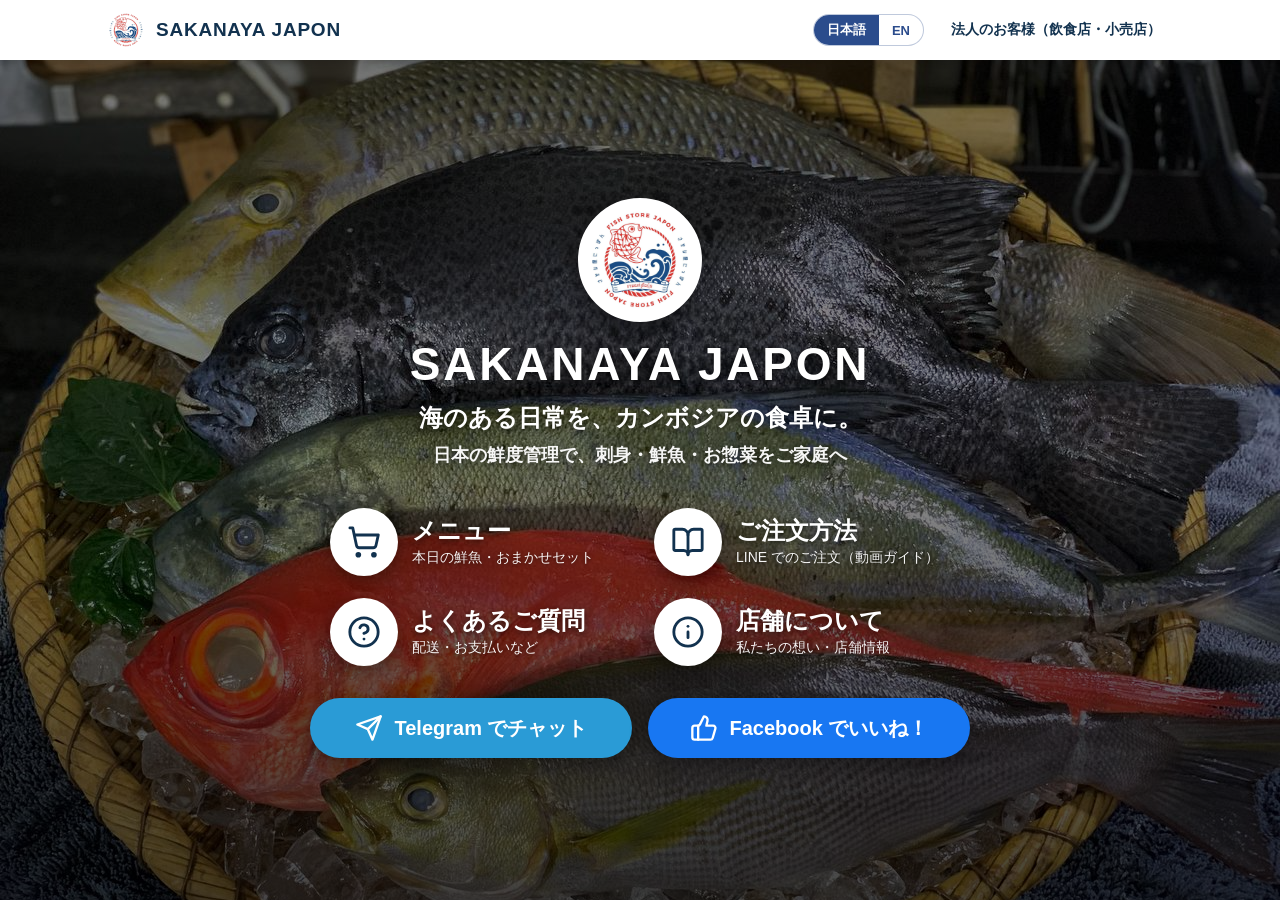
==== commit 4a66b632: "Phase 2: 単一情報源化・faq.html への改名・画像整理 Phase 2 の残りのうち、内容の確定が不要な3項目を実施しました。  1. site-info.js への一本化（全38箇所）" ====
--- a/index.html
+++ b/index.html
@@ -4,14 +4,14 @@
   <meta charset="UTF-8">
   <meta name="viewport" content="width=device-width, initial-scale=1">
   <title>SAKANAYA JAPON｜海のある日常を、カンボジアの食卓に。</title>
-  <link rel="icon" href="logo.jpg">
+  <link rel="icon" href="assets/images/logo.jpg">
   <meta name="description" content="カンボジア・プノンペンの魚屋 SAKANAYA JAPON。日本の鮮度管理で、刺身・鮮魚・お惣菜をご家庭へ。LINE・Telegram・Facebook Messenger で注文できます。">
   <!-- OGP（FacebookやLINE等でシェアした際のプレビュー用）
        ※ 2026-09 の Organization 移管に合わせて差し替え済み（docs/github-inventory.md §3） -->
   <meta property="og:type" content="website">
   <meta property="og:title" content="SAKANAYA JAPON｜海のある日常を、カンボジアの食卓に。">
   <meta property="og:description" content="プノンペンの魚屋。日本の鮮度管理で刺身・鮮魚・お惣菜をお届け。LINE・Telegram・Facebook Messenger で注文OK。">
-  <meta property="og:image" content="https://sakanaya-japon.github.io/sakanayajapon/fish-photo.jpg">
+  <meta property="og:image" content="https://sakanaya-japon.github.io/sakanayajapon/assets/images/fish-photo.jpg">
   <meta property="og:url" content="https://sakanaya-japon.github.io/sakanayajapon/">
   <meta name="twitter:card" content="summary_large_image">
 
@@ -127,7 +127,7 @@
       position: absolute;
       inset: 0;
       z-index: 0;
-      background: #0a1a2b url('fish-photo.jpg') center / cover no-repeat;
+      background: #0a1a2b url('assets/images/fish-photo.jpg') center / cover no-repeat;
     }
     .bg-slide {
       position: absolute;
@@ -294,7 +294,7 @@
   <header class="site-header">
     <div class="header-inner">
       <a class="brand" href="index.html">
-        <img src="logo.jpg" alt="">
+        <img src="assets/images/logo.jpg" alt="">
         <span class="brand-name">SAKANAYA JAPON</span>
       </a>
       <div class="header-right">
@@ -312,7 +312,7 @@
     <div class="bg-slideshow" id="bgSlideshow"></div>
 
     <div class="hero-inner">
-      <img class="hero-logo" src="logo.jpg" alt="">
+      <img class="hero-logo" src="assets/images/logo.jpg" alt="">
       <h1 class="site-title">SAKANAYA JAPON</h1>
 
       <p class="tagline" data-lang="ja">海のある日常を、カンボジアの食卓に。<small>日本の鮮度管理で、刺身・鮮魚・お惣菜をご家庭へ</small></p>
@@ -333,7 +333,7 @@
             <span class="s" data-ja="LINE でのご注文（動画ガイド）" data-en="Via LINE (video guide)">LINE でのご注文（動画ガイド）</span>
           </span>
         </a>
-        <a class="item" href="q&amp;a.html">
+        <a class="item" href="faq.html">
           <span class="circle"><svg viewBox="0 0 24 24" aria-hidden="true"><path d="M9.09 9a3 3 0 0 1 5.83 1c0 2-3 3-3 3"/><path d="M12 17h.01"/><circle cx="12" cy="12" r="10"/></svg></span>
           <span>
             <span class="t" data-ja="よくあるご質問" data-en="FAQ">よくあるご質問</span>
@@ -365,9 +365,9 @@
   <script>
     // ▼ 背景に表示する写真のファイル名（横長・高解像度推奨）。ここに足すだけで枚数を増やせます。
     const bgImages = [
-      'fish-photo.jpg',  // ① 魚（鮮魚）
-      'sashimi.jpg',     // ② 刺身の盛り合わせ
-      'event.jpg'        // ③ イベントの様子（解体ショーなど）
+      'assets/images/fish-photo.jpg',  // ① 魚（鮮魚）
+      'assets/images/sashimi.jpg',     // ② 刺身の盛り合わせ
+      'assets/images/event.jpg'        // ③ イベントの様子（解体ショーなど）
     ];
 
     const container = document.getElementById('bgSlideshow');
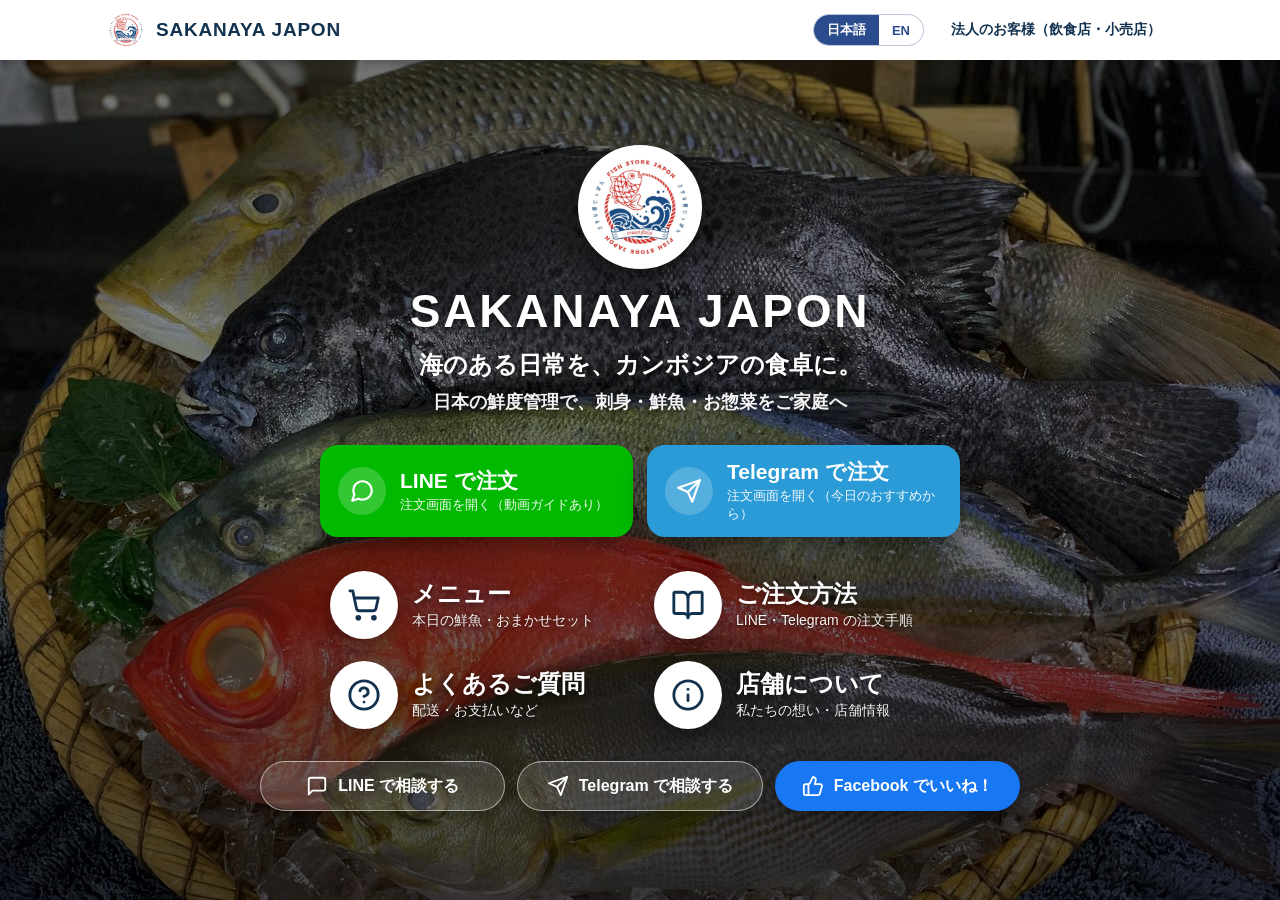
==== commit 13c574ee: "注文導線の整理：Telegram 注文画面を追加し、注文と相談の窓口を分ける - site-info.js: order.telegramOrderApp（@sakanaya_order_bot の注" ====
--- a/index.html
+++ b/index.html
@@ -5,12 +5,12 @@
   <meta name="viewport" content="width=device-width, initial-scale=1">
   <title>SAKANAYA JAPON｜海のある日常を、カンボジアの食卓に。</title>
   <link rel="icon" href="assets/images/logo.jpg">
-  <meta name="description" content="カンボジア・プノンペンの魚屋 SAKANAYA JAPON。日本の鮮度管理で、刺身・鮮魚・お惣菜をご家庭へ。LINE・Telegram・Facebook Messenger で注文できます。">
+  <meta name="description" content="カンボジア・プノンペンの魚屋 SAKANAYA JAPON。日本の鮮度管理で、刺身・鮮魚・お惣菜をご家庭へ。LINE・Telegram の注文画面からご注文いただけます。">
   <!-- OGP（FacebookやLINE等でシェアした際のプレビュー用）
        ※ 2026-09 の Organization 移管に合わせて差し替え済み（docs/github-inventory.md §3） -->
   <meta property="og:type" content="website">
   <meta property="og:title" content="SAKANAYA JAPON｜海のある日常を、カンボジアの食卓に。">
-  <meta property="og:description" content="プノンペンの魚屋。日本の鮮度管理で刺身・鮮魚・お惣菜をお届け。LINE・Telegram・Facebook Messenger で注文OK。">
+  <meta property="og:description" content="プノンペンの魚屋。日本の鮮度管理で刺身・鮮魚・お惣菜をお届け。LINE・Telegram で注文OK。">
   <meta property="og:image" content="https://sakanaya-japon.github.io/sakanayajapon/assets/images/fish-photo.jpg">
   <meta property="og:url" content="https://sakanaya-japon.github.io/sakanayajapon/">
   <meta name="twitter:card" content="summary_large_image">
@@ -25,6 +25,7 @@
       --navy-deep: #12324f;
       --ink: #1c2430;
       --tg: #2a9bd6;          /* Telegram */
+      --line: #00b900;        /* LINE（common.css の .btn-line と同じ値） */
       --fb: #1877f2;          /* Facebook */
       --header-h: 60px;
     }
@@ -173,7 +174,7 @@
       font-size: 24px;
       font-weight: 700;
       line-height: 1.45;
-      margin: 0 0 40px;
+      margin: 0 0 30px;
       text-shadow: 0 2px 6px rgba(0, 0, 0, 0.55), 0 0 20px rgba(0, 0, 0, 0.35);
     }
     .tagline small {
@@ -183,6 +184,47 @@
       font-weight: 600;
       opacity: 0.95;
     }
+
+    /* ── 2.5 注文ボタン（2026-11-07 新設）：LINE / Telegram の注文画面を直接開く ──
+       日本語版は LINE が先、英語版は Telegram が先（html[lang] で並び順を切り替える）。
+       着地先は site-info.js の order.lineMiniApp / order.telegramOrderApp。 */
+    .order-buttons {
+      display: grid;
+      grid-template-columns: repeat(2, minmax(0, 1fr));
+      gap: 14px;
+      max-width: 640px;
+      margin: 0 auto 34px;
+    }
+    .order-btn {
+      display: flex;
+      align-items: center;
+      gap: 14px;
+      padding: 14px 18px;
+      border-radius: 18px;
+      color: #fff;
+      text-decoration: none;
+      text-align: left;
+      box-shadow: 0 8px 22px rgba(0, 0, 0, 0.4);
+      transition: transform 0.2s, filter 0.2s;
+    }
+    .order-btn:hover { transform: translateY(-3px); filter: brightness(1.06); }
+    .order-btn:focus-visible { outline: 3px solid #fff; outline-offset: 4px; }
+    .order-btn.line { background: var(--line); }
+    .order-btn.telegram { background: var(--tg); }
+    .order-btn .ic {
+      flex: 0 0 auto;
+      width: 48px;
+      height: 48px;
+      border-radius: 50%;
+      background: rgba(255, 255, 255, 0.2);
+      display: flex;
+      align-items: center;
+      justify-content: center;
+    }
+    .order-btn .ic svg { width: 26px; height: 26px; stroke: currentColor; fill: none; stroke-width: 2; stroke-linecap: round; stroke-linejoin: round; }
+    .order-btn .t { display: block; font-size: 21px; font-weight: 800; line-height: 1.2; }
+    .order-btn .s { display: block; font-size: 13px; font-weight: 500; margin-top: 3px; opacity: 0.95; }
+    html[lang="en"] .order-btn.telegram { order: -1; }   /* 英語版は Telegram を先に */
 
     /* ── 3. メニュー：白い丸アイコン＋白文字、2列×2行 ── */
     .menu {
@@ -222,35 +264,39 @@
     .item .t { display: block; font-size: 24px; font-weight: 800; line-height: 1.2; text-shadow: 0 2px 6px rgba(0, 0, 0, 0.6); }
     .item .s { display: block; font-size: 14px; font-weight: 500; margin-top: 3px; opacity: 0.95; text-shadow: 0 1px 4px rgba(0, 0, 0, 0.6); }
 
-    /* ── 4. 下段ピル：Telegram / Facebook ── */
+    /* ── 4. 下段ピル：相談（LINE 公式 / Telegram 店アカウント）＋ Facebook ──
+       注文ボタンより一段控えめにする（半透明の白縁）。英語版は Telegram を先に。 */
     .pills {
       display: grid;
-      grid-template-columns: repeat(2, minmax(0, 1fr));
-      gap: 16px;
-      max-width: 660px;
+      grid-template-columns: repeat(3, minmax(0, 1fr));
+      gap: 12px;
+      max-width: 760px;
       margin: 0 auto;
     }
     .pill {
       display: flex;
       align-items: center;
       justify-content: center;
-      gap: 12px;
-      min-height: 60px;
-      padding: 12px 22px;
+      gap: 10px;
+      min-height: 50px;
+      padding: 10px 16px;
       border-radius: 999px;
       color: #fff;
       text-decoration: none;
-      font-weight: 800;
-      font-size: 20px;
+      font-weight: 700;
+      font-size: 16px;
       line-height: 1.2;
-      box-shadow: 0 6px 18px rgba(0, 0, 0, 0.35);
-      transition: transform 0.2s, filter 0.2s;
-    }
-    .pill:hover { transform: translateY(-3px); filter: brightness(1.08); }
+      background: rgba(255, 255, 255, 0.12);
+      border: 1.5px solid rgba(255, 255, 255, 0.55);
+      box-shadow: 0 4px 14px rgba(0, 0, 0, 0.3);
+      transition: transform 0.2s, background 0.2s;
+    }
+    .pill:hover { transform: translateY(-3px); background: rgba(255, 255, 255, 0.22); }
     .pill:focus-visible { outline: 3px solid #fff; outline-offset: 4px; }
-    .pill svg { width: 28px; height: 28px; flex: 0 0 auto; stroke: currentColor; fill: none; stroke-width: 2; stroke-linecap: round; stroke-linejoin: round; }
-    .pill.telegram { background: var(--tg); }
-    .pill.facebook-like { background: var(--fb); }
+    .pill svg { width: 22px; height: 22px; flex: 0 0 auto; stroke: currentColor; fill: none; stroke-width: 2; stroke-linecap: round; stroke-linejoin: round; }
+    .pill.facebook-like { background: var(--fb); border-color: var(--fb); }
+    .pill.facebook-like:hover { background: #2f86f5; }
+    html[lang="en"] .pill.telegram { order: -1; }       /* 英語版は Telegram を先に */
 
     /* ── 5. 言語別ブロック（common.js が html[lang] を切り替える。JS無効時は日本語） ── */
     [data-lang] { display: none; }
@@ -268,17 +314,21 @@
       .hero { padding: 28px 16px 36px; }
       .hero-logo { width: 92px; height: 92px; margin-bottom: 12px; }
       .site-title { font-size: 34px; }
-      .tagline { font-size: 18px; margin-bottom: 28px; }
+      .tagline { font-size: 18px; margin-bottom: 22px; }
       .tagline small { font-size: 14.5px; }
+      .order-buttons { grid-template-columns: 1fr; gap: 10px; margin-bottom: 26px; }
+      .order-btn { padding: 12px 16px; border-radius: 16px; }
+      .order-btn .ic { width: 42px; height: 42px; }
+      .order-btn .t { font-size: 18px; }
+      .order-btn .s { font-size: 12.5px; }
       .menu { gap: 18px 12px; margin-bottom: 26px; }
       .item { flex-direction: column; text-align: center; gap: 10px; }
       .item .circle { width: 60px; height: 60px; }
       .item .circle svg { width: 30px; height: 30px; }
       .item .t { font-size: 19px; }
       .item .s { font-size: 12.5px; }
-      .pills { grid-template-columns: 1fr; gap: 12px; }
-      .pill { font-size: 17px; min-height: 54px; }
-      .pill svg { width: 24px; height: 24px; }
+      .pills { grid-template-columns: 1fr; gap: 10px; }
+      .pill { font-size: 15px; min-height: 46px; }
     }
     @media (max-width: 380px) {
       .biz-link { display: none; }  /* 極小画面ではヘッダーに入らないため非表示 */
@@ -318,6 +368,25 @@
       <p class="tagline" data-lang="ja">海のある日常を、カンボジアの食卓に。<small>日本の鮮度管理で、刺身・鮮魚・お惣菜をご家庭へ</small></p>
       <p class="tagline" data-lang="en">A Taste of the Sea, For Every Cambodian Home<small>Fresh seafood from Japan, in Phnom Penh</small></p>
 
+      <!-- 注文ボタン：LINE / Telegram の注文画面が直接開く。
+           HTML の順は日本語版（LINE が先）。英語版は CSS で Telegram が先になる。 -->
+      <div class="order-buttons">
+        <a class="order-btn line" href="https://miniapp.line.me/2006469733-lgZj9vJ4" data-info-href="order.lineMiniApp">
+          <span class="ic"><svg viewBox="0 0 24 24" aria-hidden="true"><path d="M21 11.5a8.38 8.38 0 0 1-.9 3.8 8.5 8.5 0 0 1-7.6 4.7 8.38 8.38 0 0 1-3.8-.9L3 21l1.9-5.7a8.38 8.38 0 0 1-.9-3.8 8.5 8.5 0 0 1 4.7-7.6 8.38 8.38 0 0 1 3.8-.9h.5a8.48 8.48 0 0 1 8 8v.5z"/></svg></span>
+          <span>
+            <span class="t" data-ja="LINE で注文" data-en="Order on LINE">LINE で注文</span>
+            <span class="s" data-ja="注文画面を開く（動画ガイドあり）" data-en="Order screen · video guide">注文画面を開く（動画ガイドあり）</span>
+          </span>
+        </a>
+        <a class="order-btn telegram" href="https://t.me/sakanaya_order_bot/menu" data-info-href="order.telegramOrderApp">
+          <span class="ic"><svg viewBox="0 0 24 24" aria-hidden="true"><path d="m22 2-7 20-4-9-9-4Z"/><path d="M22 2 11 13"/></svg></span>
+          <span>
+            <span class="t" data-ja="Telegram で注文" data-en="Order on Telegram">Telegram で注文</span>
+            <span class="s" data-ja="注文画面を開く（今日のおすすめから）" data-en="Order screen · today's picks">注文画面を開く（今日のおすすめから）</span>
+          </span>
+        </a>
+      </div>
+
       <nav class="menu">
         <a class="item" href="menu.html">
           <span class="circle"><svg viewBox="0 0 24 24" aria-hidden="true"><circle cx="8" cy="21" r="1"/><circle cx="19" cy="21" r="1"/><path d="M2.05 2.05h2l2.66 12.42a2 2 0 0 0 2 1.58h9.78a2 2 0 0 0 1.95-1.57l1.65-7.43H5.12"/></svg></span>
@@ -330,7 +399,7 @@
           <span class="circle"><svg viewBox="0 0 24 24" aria-hidden="true"><path d="M12 7v14"/><path d="M3 18a1 1 0 0 1-1-1V4a1 1 0 0 1 1-1h5a4 4 0 0 1 4 4 4 4 0 0 1 4-4h5a1 1 0 0 1 1 1v13a1 1 0 0 1-1 1h-6a3 3 0 0 0-3 3 3 3 0 0 0-3-3z"/></svg></span>
           <span>
             <span class="t" data-ja="ご注文方法" data-en="How to Order">ご注文方法</span>
-            <span class="s" data-ja="LINE でのご注文（動画ガイド）" data-en="Via LINE (video guide)">LINE でのご注文（動画ガイド）</span>
+            <span class="s" data-ja="LINE・Telegram の注文手順" data-en="LINE &amp; Telegram, step by step">LINE・Telegram の注文手順</span>
           </span>
         </a>
         <a class="item" href="faq.html">
@@ -349,10 +418,16 @@
         </a>
       </nav>
 
+      <!-- 相談窓口（人が返事をする）：LINE 公式アカウント / Telegram 店アカウント @sakanayajapon。
+           旧 Telegram グループ（order.telegramHome）は 2026-11-07 に外した。 -->
       <div class="pills">
-        <a href="https://t.me/+UZAm7-eLzD0yZTA1" class="pill telegram" data-info-href="order.telegramHome">
+        <a href="https://line.me/R/ti/p/@sakanayajapan" class="pill line-like" data-info-href="order.lineOfficial">
+          <svg viewBox="0 0 24 24" aria-hidden="true"><path d="M21 15a2 2 0 0 1-2 2H7l-4 4V5a2 2 0 0 1 2-2h14a2 2 0 0 1 2 2z"/></svg>
+          <span data-ja="LINE で相談する" data-en="Ask us on LINE">LINE で相談する</span>
+        </a>
+        <a href="https://t.me/sakanayajapon" class="pill telegram" data-info-href="order.telegramShop">
           <svg viewBox="0 0 24 24" aria-hidden="true"><path d="m22 2-7 20-4-9-9-4Z"/><path d="M22 2 11 13"/></svg>
-          <span data-ja="Telegram でチャット" data-en="Chat with us directly.">Telegram でチャット</span>
+          <span data-ja="Telegram で相談する" data-en="Chat with us on Telegram">Telegram で相談する</span>
         </a>
         <a href="https://www.facebook.com/fishstorejapan" class="pill facebook-like" data-info-href="social.facebook">
           <svg viewBox="0 0 24 24" aria-hidden="true"><path d="M7 10v12"/><path d="M15 5.88 14 10h5.83a2 2 0 0 1 1.92 2.56l-2.33 8A2 2 0 0 1 17.5 22H4a2 2 0 0 1-2-2v-8a2 2 0 0 1 2-2h2.76a2 2 0 0 0 1.79-1.11L12 2a3.13 3.13 0 0 1 3 3.88Z"/></svg>
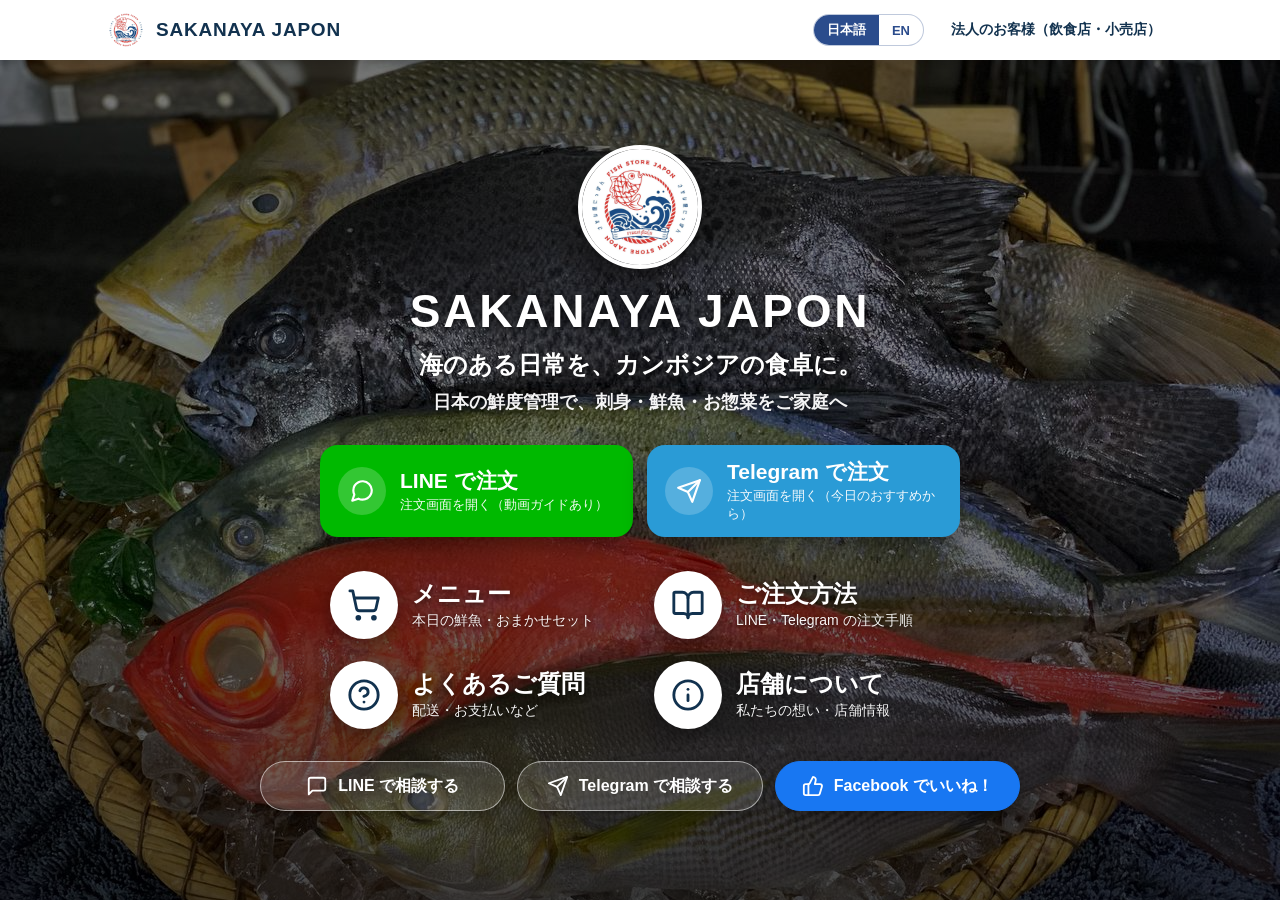
==== commit 01258288: "Facebook の URL を fishstorejapan → fishstorejapon に修正 facebook.com/fishstorejapan は存在せず「このコンテンツは現在利用で" ====
--- a/index.html
+++ b/index.html
@@ -429,7 +429,7 @@
           <svg viewBox="0 0 24 24" aria-hidden="true"><path d="m22 2-7 20-4-9-9-4Z"/><path d="M22 2 11 13"/></svg>
           <span data-ja="Telegram で相談する" data-en="Chat with us on Telegram">Telegram で相談する</span>
         </a>
-        <a href="https://www.facebook.com/fishstorejapan" class="pill facebook-like" data-info-href="social.facebook">
+        <a href="https://www.facebook.com/fishstorejapon" class="pill facebook-like" data-info-href="social.facebook">
           <svg viewBox="0 0 24 24" aria-hidden="true"><path d="M7 10v12"/><path d="M15 5.88 14 10h5.83a2 2 0 0 1 1.92 2.56l-2.33 8A2 2 0 0 1 17.5 22H4a2 2 0 0 1-2-2v-8a2 2 0 0 1 2-2h2.76a2 2 0 0 0 1.79-1.11L12 2a3.13 3.13 0 0 1 3 3.88Z"/></svg>
           <span data-ja="Facebook でいいね！" data-en="Please like our page.">Facebook でいいね！</span>
         </a>
